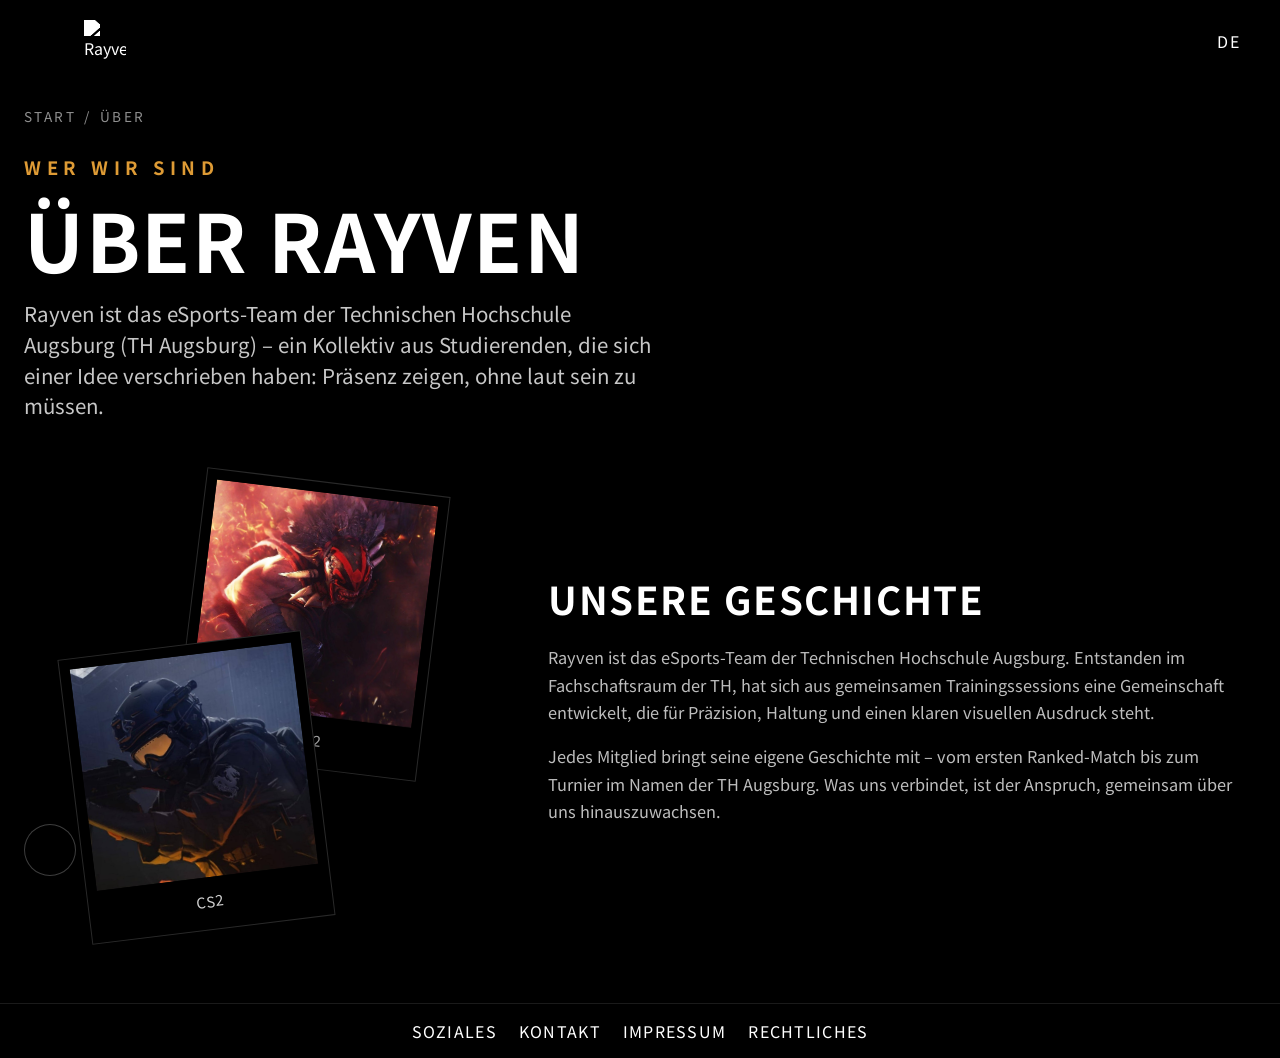
==== about.html @ c32b0c57 "Add Russian language support and update photo captions in translations" ====
<!DOCTYPE html>
<html lang="de">
<head>
	<meta charset="UTF-8">
	<meta name="viewport" content="width=device-width, initial-scale=1.0">
	<title>Rayven — Über</title>
	<meta
		name="description"
		content="Über Rayven eSports: unsere Geschichte, unsere Werte und die Menschen hinter dem Kollektiv."
	>
	<link rel="preconnect" href="https://fonts.googleapis.com">
	<link rel="preconnect" href="https://fonts.gstatic.com" crossorigin>
	<link
		href="https://fonts.googleapis.com/css2?family=Noto+Sans+JP:wght@500;600;700&family=Zen+Old+Mincho:wght@400;500;600;700&display=swap"
		rel="stylesheet"
	>
	<link rel="stylesheet" href="assets/css/styles.css">
</head>
<body class="page-about">
	<div class="page-shell">
		<header class="site-header" data-header>
			<div class="header-inner">
				<div class="header-branding">
					<button
						class="menu-toggle"
						type="button"
						aria-label="Menü öffnen"
						aria-expanded="false"
						aria-controls="mobile-menu"
						data-menu-toggle
					>
						<span class="menu-icon menu-icon-equal" data-menu-icon-open>
							<i data-lucide="equal"></i>
						</span>
						<span class="menu-icon menu-icon-close" data-menu-icon-close>
							<i data-lucide="x"></i>
						</span>
					</button>

					<a class="brand-mark" href="index.html" aria-label="Rayven Startseite">
						<img src="assets/logo/logo.svg" alt="Rayven Logo">
					</a>
				</div>

				<div class="header-actions">
					<div class="language-switcher" data-language-switcher>
						<button
							class="language-trigger"
							type="button"
							aria-haspopup="true"
							aria-expanded="false"
							aria-label="Sprache auswählen"
							data-language-trigger
						>
							<span data-current-language>DE</span>
							<i data-lucide="chevron-down"></i>
						</button>
						<div class="language-menu" role="menu" aria-label="Sprachauswahl">
							<button type="button" class="is-active" data-language="de">DE</button>
							<button type="button" data-language="en">EN</button>
							<button type="button" data-language="ru">RU</button>
						</div>
					</div>
				</div>
			</div>
		</header>

		<section class="menu-panel" id="mobile-menu" aria-hidden="true" data-mobile-menu>
			<nav class="mobile-nav" aria-label="Hauptnavigation">
				<a href="index.html" data-i18n="nav.home">START</a>
				<a href="about.html" data-i18n="nav.about">ÜBER</a>
				<a href="#" data-i18n="nav.team">GAMES</a>
				<a href="#" data-i18n="nav.events">EVENTS</a>
				<a href="https://opnform.com/forms/contact-form-cu6ht2" data-i18n="nav.form">FORMULAR</a>
			</nav>
		</section>

		<main class="about-main">
			<section class="about-hero">
				<div class="about-hero-inner">
					<nav class="breadcrumb" aria-label="Breadcrumb">
						<a href="index.html" data-i18n="about.breadcrumbHome">START</a>
						<span aria-hidden="true">/</span>
						<span data-i18n="about.breadcrumbCurrent">ÜBER</span>
					</nav>
					<p class="eyebrow" data-i18n="about.eyebrow">WER WIR SIND</p>
					<h1 data-i18n="about.title">ÜBER RAYVEN</h1>
					<p class="about-lead" data-i18n="about.lead">Rayven ist das eSports-Team der Technischen Hochschule Augsburg (TH Augsburg) – ein Kollektiv aus Studierenden, die sich einer Idee verschrieben haben: Präsenz zeigen, ohne laut sein zu müssen.</p>
				</div>
			</section>

			<section class="about-story">
				<div class="about-story-inner">
					<div class="about-photo-grid">
						<figure class="photo-frame" role="button" tabindex="0" data-image-trigger aria-label="CS2 Bild vergrößern">
							<div class="photo-frame-img">
								<img src="assets/img/pic-1.jpg" alt="Rayven Momentaufnahme">
							</div>
							<figcaption data-i18n="about.photoCaption1">CS2</figcaption>
						</figure>
						<figure class="photo-frame" role="button" tabindex="0" data-image-trigger aria-label="Dota 2 Bild vergrößern">
							<div class="photo-frame-img">
								<img src="assets/img/pic-2.jpg" alt="Rayven Momentaufnahme">
							</div>
							<figcaption data-i18n="about.photoCaption2">Dota 2</figcaption>
						</figure>
					</div>
					<div class="about-story-text">
						<h2 data-i18n="about.storyTitle">UNSERE GESCHICHTE</h2>
						<p data-i18n="about.storyText">Rayven ist das eSports-Team der Technischen Hochschule Augsburg. Entstanden im Fachschaftsraum der TH, hat sich aus gemeinsamen Trainingssessions eine Gemeinschaft entwickelt, die für Präzision, Haltung und einen klaren visuellen Ausdruck steht.</p>
						<p data-i18n="about.storyText2">Jedes Mitglied bringt seine eigene Geschichte mit – vom ersten Ranked-Match bis zum Turnier im Namen der TH Augsburg. Was uns verbindet, ist der Anspruch, gemeinsam über uns hinauszuwachsen.</p>
					</div>
				</div>
			</section>

		</main>

		<footer class="site-footer">
			<nav class="footer-nav" aria-label="Footer Navigation">
				<a href="#" data-i18n="footer.socials">SOZIALES</a>
				<a href="#" data-i18n="footer.contact">KONTAKT</a>
				<a href="#" data-i18n="footer.imprint" data-imprint-trigger>IMPRESSUM</a>
				<a href="#" data-i18n="footer.legal">RECHTLICHES</a>
			</nav>
		</footer>
	</div>

	<button class="cookie-trigger" type="button" aria-label="Cookie-Einstellungen öffnen" data-cookie-trigger>
		<i data-lucide="cookie"></i>
	</button>

	<div class="cookie-modal" role="dialog" aria-modal="true" aria-labelledby="cookie-modal-title" aria-hidden="true" data-cookie-modal>
		<div class="cookie-modal-content">
			<div class="cookie-modal-header">
				<div class="cookie-modal-title">
					<h2 id="cookie-modal-title" data-i18n="cookie.title">COOKIE-EINSTELLUNGEN</h2>
				</div>
				<button class="cookie-modal-dismiss" type="button" aria-label="Cookie-Einstellungen schließen" data-cookie-close>
					<i data-lucide="x" aria-hidden="true"></i>
				</button>
			</div>

			<div class="cookie-modal-rule"></div>
			<div class="cookie-modal-notice">
				<i data-lucide="info" aria-hidden="true"></i>
				<p data-i18n="cookie.intro">Hier findest du Informationen dazu, wie Rayven Cookies und ähnliche Technologien verwendet.</p>
			</div>

			<section class="cookie-modal-section">
				<h3 data-i18n="cookie.purposeTitle">WARUM WIR COOKIES VERWENDEN</h3>
				<p data-i18n="cookie.purpose">Cookies und lokale Speicherungen helfen dabei, Spracheinstellungen zu speichern und die Website zuverlässig bereitzustellen. Sie ermöglichen keine personalisierte Werbung durch Rayven.</p>
			</section>

			<section class="cookie-modal-section">
				<h3 data-i18n="cookie.dataTitle">WELCHE DATEN GESPEICHERT WERDEN</h3>
				<p data-i18n="cookie.data">Deine zuletzt ausgewählte Sprache wird lokal in deinem Browser gespeichert. Dadurch bleibt sie beim Aktualisieren und beim späteren Öffnen der Seite erhalten. Diese Einstellung wird nicht an Rayven übertragen.</p>
			</section>

			<section class="cookie-modal-section">
				<h3 data-i18n="cookie.controlTitle">DEINE AUSWAHL</h3>
				<p data-i18n="cookie.control">Du kannst gespeicherte Website-Daten jederzeit über die Einstellungen deines Browsers löschen. Wenn du eine andere Sprache auswählst, wird die neue Auswahl automatisch übernommen.</p>
			</section>

		</div>
	</div>

	<div class="cookie-modal" role="dialog" aria-modal="true" aria-labelledby="imprint-modal-title" aria-hidden="true" data-imprint-modal>
		<div class="cookie-modal-content imprint-modal-content">
			<div class="cookie-modal-header">
				<div class="cookie-modal-title">
					<h2 id="imprint-modal-title" data-i18n="imprint.title">IMPRESSUM</h2>
				</div>
				<button class="cookie-modal-dismiss" type="button" aria-label="Impressum schließen" data-imprint-close>
					<i data-lucide="x" aria-hidden="true"></i>
				</button>
			</div>

			<div class="cookie-modal-rule"></div>

			<section class="cookie-modal-section">
				<h3 data-i18n="imprint.provider">ANGABEN GEMÄSS § 5 TMG</h3>
				<p><span>Rayven</span><br><span data-i18n="imprint.city">86316 FRIEDBERG</span></p>
			</section>

			<section class="cookie-modal-section">
				<h3 data-i18n="imprint.contact">KONTAKT</h3>
				<p><span data-i18n="imprint.emailLabel">E-MAIL:</span> <a href="mailto:rayvenclan@proton.me">rayvenclan@proton.me</a></p>
			</section>

			<section class="cookie-modal-section">
				<h3 data-i18n="imprint.disclaimer">HAFTUNGSAUSSCHLUSS</h3>
				<p data-i18n="imprint.disclaimerText">Die Inhalte dieser Website wurden mit größtmöglicher Sorgfalt erstellt. Für die Richtigkeit, Vollständigkeit und Aktualität der Inhalte können wir jedoch keine Gewähr übernehmen.</p>
			</section>

			<section class="cookie-modal-section">
				<h3 data-i18n="imprint.externalLinks">EXTERNE LINKS</h3>
				<p data-i18n="imprint.externalLinksText">Diese Website enthält Links zu externen Websites Dritter, auf deren Inhalte wir keinen Einfluss haben. Für die Inhalte der verlinkten Seiten ist stets der jeweilige Anbieter oder Betreiber der Seiten verantwortlich.</p>
			</section>

			<section class="cookie-modal-section">
				<h3 data-i18n="imprint.copyright">URHEBERRECHT</h3>
				<p data-i18n="imprint.copyrightText">Die durch die Seitenbetreiber erstellten Inhalte und Werke auf dieser Website unterliegen dem deutschen Urheberrecht. Die Vervielfältigung, Bearbeitung, Verbreitung und jede Art der Verwertung außerhalb der Grenzen des Urheberrechts bedürfen der schriftlichen Zustimmung des jeweiligen Autors bzw. Erstellers.</p>
			</section>
		</div>
	</div>

	<div class="image-modal" role="dialog" aria-modal="true" aria-labelledby="image-modal-caption" aria-hidden="true" data-image-modal>
		<div class="image-modal-content">
			<button class="image-modal-close" type="button" aria-label="Bild schließen" data-image-close>
				<i data-lucide="x" aria-hidden="true"></i>
			</button>
			<img class="image-modal-preview" src="" alt="" data-image-preview>
			<p class="image-modal-caption" id="image-modal-caption" data-image-caption></p>
		</div>
	</div>

	<script src="https://unpkg.com/lucide@latest"></script>
	<script src="assets/js/main.js"></script>
</body>
</html>
---- assets/css/styles.css ----
:root {
	--bg: #f3ede2;
	--surface: rgba(255, 255, 255, 0.92);
	--surface-strong: #ffffff;
	--surface-dark: rgba(10, 10, 10, 0.74);
	--text: #141414;
	--text-soft: rgba(20, 20, 20, 0.72);
	--text-inverse: #ffffff;
	--line: rgba(255, 255, 255, 0.14);
	--line-dark: rgba(20, 20, 20, 0.12);
	--accent: #b89a62;
	--accent-deep: #6d1f2a;
	--header-height: 82px;
	--content-width: min(1280px, calc(100vw - 48px));
	--transition: 220ms cubic-bezier(0.22, 1, 0.36, 1);
	--hero-image: url("../img/hero-bg.jpg");
}

* {
	box-sizing: border-box;
}

html {
	height: 100%;
	scroll-behavior: smooth;
}

body {
	min-height: 100%;
	margin: 0;
	font-family: "Noto Sans JP", sans-serif;
	background: var(--bg);
	color: var(--text);
}

body.menu-open {
	overflow: hidden;
	background: #ffffff;
}

a {
	color: inherit;
	text-decoration: none;
}

button {
	font: inherit;
}

.page-shell {
	min-height: 100svh;
	position: relative;
}

main {
	height: 100svh;
}

.site-header {
	position: fixed;
	inset: 0 0 auto;
	z-index: 40;
	color: var(--text-inverse);
	background: #000000;
	transition: background-color var(--transition), color var(--transition), border-color var(--transition);
}

.header-inner {
	width: 100%;
	margin: 0 auto;
	min-height: var(--header-height);
	display: flex;
	justify-content: space-between;
	align-items: center;
	gap: 20px;
	padding: 0 28px;
}

.page-shell.menu-open .site-header {
	background: #ffffff;
	color: var(--text);
}

.menu-toggle,
.language-trigger,
.language-menu button,
.mobile-language-actions button {
	border: 0;
	background: none;
	padding: 0;
	cursor: pointer;
}

	.menu-toggle {
		display: inline-flex;
	width: 42px;
	height: 42px;
	align-items: center;
	justify-content: center;
	color: currentColor;
		position: relative;
}

.footer-nav {
	display: flex;
	align-items: center;
}

.header-branding {
	display: flex;
	align-items: center;
	gap: 14px;
}

.footer-nav a,
.mobile-nav a,
.hero-cta,
.language-trigger,
.language-menu button,
	.mobile-language-actions button,
	.menu-toggle {
	font-family: "Noto Sans JP", sans-serif;
	letter-spacing: 0.08em;
}

.footer-nav a,
.mobile-nav a {
	font-size: 1rem;
	position: relative;
}

.footer-nav a::after,
.mobile-nav a::after {
	content: "";
	position: absolute;
	left: 0;
	bottom: -5px;
	width: 100%;
	height: 1px;
	background: currentColor;
	transform: scaleX(0);
	transform-origin: left;
	transition: transform var(--transition);
}

.footer-nav a:hover::after,
.footer-nav a:focus-visible::after,
.mobile-nav a:hover::after,
.mobile-nav a:focus-visible::after {
	transform: scaleX(1);
}

.brand-mark {
	display: inline-flex;
	align-items: center;
	justify-content: center;
	width: 42px;
	height: 42px;
}

.brand-mark img {
	width: 100%;
	height: 100%;
	object-fit: contain;
	transition: filter var(--transition);
}

	.site-header .brand-mark img {
	filter: brightness(0) invert(1);
}

.page-shell.menu-open .site-header .brand-mark img {
	filter: none;
}

.header-actions {
	display: flex;
	align-items: center;
	gap: 14px;
}

.language-switcher {
	position: relative;
}

.language-trigger {
	display: inline-flex;
	align-items: center;
	gap: 8px;
	min-height: 42px;
	padding: 0 4px 0 12px;
	color: inherit;
	background: transparent;
	transition: color var(--transition);
}

.language-trigger svg {
	width: 18px;
	height: 18px;
	transition: transform var(--transition);
}

.language-switcher.is-open .language-trigger svg {
	transform: rotate(180deg);
}

.language-menu {
	position: absolute;
	top: calc(100% + 10px);
	right: 0;
	min-width: 88px;
	display: grid;
	gap: 4px;
	padding: 8px;
	background: rgba(255, 255, 255, 0.96);
	border: 1px solid rgba(20, 20, 20, 0.08);
	box-shadow: 0 18px 42px rgba(0, 0, 0, 0.18);
	opacity: 0;
	visibility: hidden;
	transform: translateY(-8px);
	transition: opacity var(--transition), transform var(--transition), visibility var(--transition);
}

.language-switcher.is-open .language-menu {
	opacity: 1;
	visibility: visible;
	transform: translateY(0);
}

.language-menu button,
.mobile-language-actions button {
	min-height: 42px;
	padding: 0 14px;
	color: var(--text);
	text-align: center;
	transition: background-color var(--transition), color var(--transition);
}

.language-menu button.is-active,
.mobile-language-actions button.is-active,
.language-menu button:hover,
.language-menu button:focus-visible,
.mobile-language-actions button:hover,
.mobile-language-actions button:focus-visible {
	background: #000000;
	color: var(--text-inverse);
}

.hero {
	position: relative;
	height: 100svh;
	min-height: 100svh;
	display: flex;
	align-items: center;
	padding: calc(var(--header-height) + 24px) 24px 40px;
	overflow: clip;
	isolation: isolate;
	box-sizing: border-box;
	background:
		linear-gradient(180deg, rgba(6, 8, 11, 0.24), rgba(6, 8, 11, 0.72)),
		linear-gradient(115deg, rgba(109, 31, 42, 0.38), rgba(17, 17, 17, 0.12) 42%, rgba(184, 154, 98, 0.28)),
		var(--hero-image) center/cover no-repeat;
}

.hero-backdrop {
	position: absolute;
	inset: 0;
	background:
		radial-gradient(circle at top left, rgba(255, 255, 255, 0.14), transparent 26%),
		radial-gradient(circle at bottom right, rgba(184, 154, 98, 0.2), transparent 32%);
	mix-blend-mode: screen;
	pointer-events: none;
}

.hero-content {
	position: relative;
	z-index: 1;
	width: var(--content-width);
	margin: 0 auto;
	color: var(--text-inverse);
	display: grid;
	justify-items: center;
	text-align: center;
	gap: 18px;
	animation: rise-in 720ms cubic-bezier(0.22, 1, 0.36, 1) both;
}

.eyebrow {
	margin: 0;
	font-family: "Zen Old Mincho", serif;
	font-size: clamp(2.4rem, 7vw, 6rem);
	font-weight: 700;
	line-height: 1.2;
	letter-spacing: 0.12em;
}

.mobile-language-block p {
	margin: 0;
	font-family: "Noto Sans JP", sans-serif;
	font-size: 0.9rem;
	letter-spacing: 0.24em;
}

.hero h1 {
	margin: 0;
	max-width: 10ch;
	font-family: "Noto Sans JP", sans-serif;
	font-size: clamp(4rem, 12vw, 8.5rem);
	line-height: 0.88;
	letter-spacing: 0.02em;
	text-wrap: balance;
}

.hero-copy {
	max-width: 600px;
	margin: 0;
	font-size: clamp(1.1rem, 1.8vw, 1.35rem);
	line-height: 1.28;
	color: rgba(255, 255, 255, 0.82);
}

.hero-cta {
	display: inline-flex;
	align-items: center;
	justify-content: center;
	min-width: 178px;
	min-height: 58px;
	padding: 0 28px;
	background: var(--surface-strong);
	color: var(--text);
	font-size: 1.05rem;
	transition: transform var(--transition), background-color var(--transition), color var(--transition);
}

.hero-cta:hover,
.hero-cta:focus-visible {
	transform: translateY(-3px);
	background: var(--accent);
	color: var(--text-inverse);
}

.about-cta .hero-cta {
	border: 1px solid var(--text-inverse);
	background: #000000;
	color: var(--text-inverse);
	transition: background-color var(--transition), color var(--transition);
}

.about-cta .hero-cta:hover,
.about-cta .hero-cta:focus-visible {
	transform: none;
	background: var(--text-inverse);
	color: var(--text);
}

.site-footer {
	position: relative;
	z-index: 20;
	width: 100%;
	background: #000000;
	border-top: 1px solid rgba(255, 255, 255, 0.1);
	box-shadow: 0 -18px 36px rgba(0, 0, 0, 0.24);
}

.cookie-trigger {
	position: fixed;
	left: 24px;
	bottom: 24px;
	z-index: 60;
	display: grid;
	place-items: center;
	width: 52px;
	height: 52px;
	border: 1px solid rgba(255, 255, 255, 0.24);
	border-radius: 50%;
	background: #000000;
	color: var(--text-inverse);
	box-shadow: 0 12px 28px rgba(0, 0, 0, 0.24);
	cursor: pointer;
	transition: transform var(--transition), background-color var(--transition);
}

.cookie-trigger:hover,
.cookie-trigger:focus-visible {
	background: #000000;
	transform: none;
}

.cookie-trigger svg {
	width: 24px;
	height: 24px;
}

.cookie-modal {
	position: fixed;
	inset: 0;
	z-index: 70;
	display: grid;
	place-items: center;
	padding: 24px;
	background: rgba(10, 10, 10, 0.58);
	opacity: 0;
	visibility: hidden;
	pointer-events: none;
	transition: opacity var(--transition), visibility var(--transition);
}

.cookie-modal.is-open {
	opacity: 1;
	visibility: visible;
	pointer-events: auto;
}

.cookie-modal-content {
	width: min(760px, 100%);
	max-height: min(760px, 100%);
	overflow-y: auto;
	padding: 32px 36px 36px;
	border: 1px solid rgba(20, 20, 20, 0.1);
	border-radius: 0;
	background: #000000;
	color: var(--text-inverse);
	font-family: "Noto Sans JP", sans-serif;
	box-shadow: inset 0 4px 0 0 #FFFFFF, 0 24px 70px rgba(0, 0, 0, 0.28);
	transform: translateY(18px);
	transition: transform var(--transition);
}

.cookie-modal.is-open .cookie-modal-content {
	transform: translateY(0);
}

.cookie-modal-header,
.cookie-modal-title {
	display: flex;
	align-items: center;
}

.cookie-modal-header {
	justify-content: space-between;
	gap: 20px;
}

.cookie-modal-title {
	gap: 12px;
}

.cookie-modal-title svg {
	width: 25px;
	height: 25px;
	stroke-width: 2.2;
}

.cookie-modal-content h2 {
	margin: 0;
	font-size: clamp(1.45rem, 3vw, 2rem);
	line-height: 1.1;
}

.cookie-modal-dismiss {
	display: grid;
	place-items: center;
	width: 40px;
	height: 40px;
	padding: 0;
	border: 0;
	background: transparent;
	color: var(--text-inverse);
	cursor: pointer;
	transition: background-color var(--transition), color var(--transition);
}

.cookie-modal-dismiss:hover,
.cookie-modal-dismiss:focus-visible {
	background: #000000;
	color: var(--text-inverse);
}

.cookie-modal-dismiss svg {
	width: 22px;
	height: 22px;
}

.cookie-modal-rule {
	height: 1px;
	margin: 24px 0 26px;
	background: var(--line-dark);
}

.imprint-modal-content .cookie-modal-rule {
	margin-bottom: 13px;
}

.cookie-modal-notice {
	display: flex;
	align-items: flex-start;
	gap: 14px;
	margin: 0 0 28px;
	padding: 18px 20px;
	border: 1px solid rgba(255, 255, 255, 0.62);
	border-radius: 0;
	background: rgba(255, 255, 255, 0.08);
	color: var(--text-inverse);
}

.cookie-modal-notice svg {
	flex: 0 0 auto;
	width: 21px;
	height: 21px;
	margin-top: 0.2rem;
	color: #FFFFFF;
}

.cookie-modal-notice p {
	margin: 0;
	color: var(--text-inverse);
	font-size: 0.98rem;
	line-height: 1.6;
}

.cookie-modal-section {
	padding-top: 22px;
	border-top: 1px solid var(--line-dark);
}

.imprint-modal-content .cookie-modal-section:first-of-type {
	padding-top: 11px;
}

.cookie-modal-section h3 {
	margin: 0 0 8px;
	font-size: 1.05rem;
	letter-spacing: 0.03em;
}

.cookie-modal-section p {
	margin: 0 0 20px;
	color: rgba(255, 255, 255, 0.78);
	font-size: 0.95rem;
	line-height: 1.6;
}

.footer-nav {
	gap: 22px;
	min-height: 54px;
	padding: 0 28px;
	color: var(--text-inverse);
	justify-content: center;
	flex-wrap: wrap;
}


.menu-icon {
	position: absolute;
	inset: 0;
	display: flex;
	align-items: center;
	justify-content: center;
	pointer-events: none;
	transition: opacity var(--transition), transform var(--transition);
}

.menu-icon-equal {
	opacity: 1;
	transform: rotate(0deg) scale(1);
}

.menu-icon-close {
	opacity: 0;
	transform: rotate(-90deg) scale(0.7);
}

.page-shell.menu-open .menu-icon-equal {
	opacity: 0;
	transform: rotate(90deg) scale(0.7);
}

.page-shell.menu-open .menu-icon-close {
	opacity: 1;
	transform: rotate(0deg) scale(1);
}

.menu-panel {
	position: fixed;
	inset: var(--header-height) 0 0;
	z-index: 34;
	display: grid;
	place-items: center;
	padding: 32px 24px 48px;
	background: #ffffff;
	color: var(--text);
	opacity: 0;
	visibility: hidden;
	pointer-events: none;
	transition: opacity var(--transition), visibility var(--transition);
}


.menu-panel .mobile-nav {
	transform: translateY(28px);
	transition: transform 280ms cubic-bezier(0.22, 1, 0.36, 1), opacity var(--transition);
	opacity: 0;
}

.menu-panel-inner,
.menu-panel {
	align-content: center;
}

.menu-panel {
	display: grid;
	gap: 32px;
}

.mobile-nav {
	display: grid;
	gap: 20px;
	justify-items: center;
}

.mobile-nav a {
	font-size: clamp(2.1rem, 4.5vw, 3.4rem);
}

.mobile-language-actions {
	display: flex;
	gap: 10px;
}

.mobile-language-actions button {
	min-width: 72px;
	min-height: 46px;
	border: 1px solid rgba(20, 20, 20, 0.12);
	color: var(--text);
}


.page-shell.menu-open .menu-panel {
	opacity: 1;
	visibility: visible;
	pointer-events: auto;
}


.page-shell.menu-open .menu-panel .mobile-nav {
	opacity: 1;
	transform: translateY(0);
}

.page-shell.menu-open main,
.page-shell.menu-open .site-footer {
	visibility: hidden;
	pointer-events: none;
}

@keyframes rise-in {
	from {
		opacity: 0;
		transform: translateY(36px);
	}

	to {
		opacity: 1;
		transform: translateY(0);
	}
}

@media (max-width: 820px) {
	:root {
		--content-width: min(100vw - 32px, 100%);
		--header-height: 74px;
	}

	.header-inner {
		min-height: var(--header-height);
		padding: 0 12px;
		gap: 10px;
	}

	.brand-mark {
		width: 34px;
		height: 34px;
	}

	.language-trigger {
		min-height: 38px;
		padding: 0 2px 0 10px;
	}

	.hero {
		align-items: center;
		padding: calc(var(--header-height) + 20px) 16px 28px;
	}

	.hero h1 {
		max-width: 8ch;
		font-size: clamp(2.9rem, 16vw, 5.2rem);
	}

	.hero-copy {
		max-width: 26ch;
		font-size: 1rem;
	}

	.footer-nav {
		flex-wrap: wrap;
		gap: 12px 18px;
		padding: 14px 16px;
		min-height: auto;
	}
}

@media (max-width: 580px) {
	.cookie-trigger {
		left: 16px;
		bottom: 16px;
	}

	.cookie-modal {
		padding: 16px;
	}

	.cookie-modal-content {
		padding: 24px 20px 28px;
	}

	.cookie-modal-notice {
		padding: 16px;
	}

	.header-branding {
		gap: 10px;
	}

	.header-actions {
		gap: 8px;
	}

	.language-trigger {
		min-width: 62px;
	}

	.hero-copy {
		max-width: 22ch;
	}

	.menu-panel {
		padding-inline: 16px;
	}
}

/* About page */
body.page-about {
	background: #000000;
	color: var(--text-inverse);
}

.page-about .about-hero,
.page-about .about-story,
.page-about .about-cta,
.page-about .about-main {
	font-family: "Noto Sans JP", sans-serif;
}

.about-main {
	height: auto;
	background: #000000;
}

.about-hero {
	padding: calc(var(--header-height) + 24px) 24px 56px;
	background: #000000;
}

.about-hero-inner {
	width: var(--content-width);
	margin: 0 auto;
	display: grid;
	gap: 18px;
}

.breadcrumb {
	display: flex;
	align-items: center;
	gap: 8px;
	margin: 0 0 12px;
	font-size: 0.85rem;
	letter-spacing: 0.18em;
	color: rgba(255, 255, 255, 0.56);
}

.breadcrumb a {
	color: rgba(255, 255, 255, 0.56);
	transition: color var(--transition);
}

.breadcrumb a:hover,
.breadcrumb a:focus-visible {
	color: var(--text-inverse);
}

.about-hero .eyebrow {
	font-family: "Noto Sans JP", sans-serif;
	font-size: clamp(0.95rem, 2vw, 1.15rem);
	color: #de9b35;
	letter-spacing: 0.3em;
}

.about-hero h1 {
	margin: 0;
	font-family: "Noto Sans JP", sans-serif;
	font-size: clamp(2.6rem, 7vw, 5rem);
	line-height: 1.05;
	letter-spacing: 0.02em;
}

.about-lead {
	max-width: 640px;
	margin: 0;
	font-size: clamp(1.05rem, 1.6vw, 1.3rem);
	line-height: 1.5;
	color: rgba(255, 255, 255, 0.78);
}

.about-story {
	padding: 4px 24px 72px;
	background: #000000;
}

.about-story-inner {
	width: var(--content-width);
	margin: 0 auto;
	display: grid;
	grid-template-columns: minmax(280px, 460px) 1fr;
	gap: 64px;
	align-items: center;
}

.about-photo-grid {
	position: relative;
	width: min(360px, 82vw);
	aspect-ratio: 1 / 1.25;
	margin: 0 auto;
}

.photo-frame {
	position: absolute;
	width: 68%;
	margin: 0;
	padding: 10px 10px 18px;
	border: 1px solid rgba(255, 255, 255, 0.16);
	background: #000000;
	box-shadow: 0 24px 50px rgba(0, 0, 0, 0.5);
	cursor: zoom-in;
}

.photo-frame:first-child {
	left: 0;
	bottom: 0;
	z-index: 2;
	transform: rotate(-7deg);
}

.about-photo-grid .photo-frame:nth-child(2) {
	right: 0;
	top: 0;
	z-index: 1;
	transform: rotate(7deg);
}

.photo-frame-img {
	aspect-ratio: 1 / 1;
	overflow: hidden;
	background: #0a0a0a;
}

.photo-frame-img img {
	width: 100%;
	height: 100%;
	object-fit: cover;
	display: block;
}

.photo-frame figcaption {
	margin-top: 14px;
	font-family: "Noto Sans JP", sans-serif;
	font-size: 0.92rem;
	letter-spacing: 0.04em;
	line-height: 1.4;
	text-align: center;
	color: rgba(255, 255, 255, 0.82);
}

.image-modal {
	position: fixed;
	inset: 0;
	z-index: 80;
	display: grid;
	place-items: center;
	padding: 32px;
	background: rgba(10, 10, 10, 0.78);
	opacity: 0;
	visibility: hidden;
	pointer-events: none;
	transition: opacity var(--transition), visibility var(--transition);
}

.image-modal.is-open {
	opacity: 1;
	visibility: visible;
	pointer-events: auto;
}

.image-modal-content {
	position: relative;
	width: min(920px, 100%);
	max-height: 100%;
	display: grid;
	justify-items: center;
	gap: 16px;
	transform: translateY(18px);
	transition: transform var(--transition);
}

.image-modal.is-open .image-modal-content {
	transform: translateY(0);
}

.image-modal-preview {
	display: block;
	width: auto;
	max-width: 100%;
	max-height: calc(100svh - 150px);
	object-fit: contain;
	border: 1px solid rgba(255, 255, 255, 0.24);
	box-shadow: 0 24px 70px rgba(0, 0, 0, 0.5);
}

.image-modal-caption {
	margin: 0;
	color: var(--text-inverse);
	font-size: 1rem;
	letter-spacing: 0.08em;
}

.image-modal-close {
	position: absolute;
	top: -18px;
	right: -18px;
	display: grid;
	place-items: center;
	width: 42px;
	height: 42px;
	padding: 0;
	border: 1px solid rgba(255, 255, 255, 0.5);
	background: #000000;
	color: var(--text-inverse);
	cursor: pointer;
	transition: background-color var(--transition), color var(--transition);
}

.image-modal-close:hover,
.image-modal-close:focus-visible {
	background: var(--text-inverse);
	color: var(--text);
}

.image-modal-close svg {
	width: 20px;
	height: 20px;
}

.about-story-text h2 {
	margin: 0 0 18px;
	font-family: "Noto Sans JP", sans-serif;
	font-size: clamp(1.8rem, 3vw, 2.4rem);
	letter-spacing: 0.04em;
}

.about-story-text p {
	margin: 0 0 16px;
	color: rgba(255, 255, 255, 0.74);
	line-height: 1.7;
	font-size: 1.02rem;
}

.about-cta {
	padding: 56px 24px 72px;
	text-align: left;
	background: #000000;
}

.about-cta-inner {
	width: var(--content-width);
	margin: 0 auto;
	display: grid;
	gap: 20px;
	justify-items: start;
}

.about-cta h2 {
	margin: 0;
	font-family: "Noto Sans JP", sans-serif;
	font-size: clamp(1.8rem, 4vw, 2.6rem);
}

.about-cta p {
	margin: 0;
	color: rgba(255, 255, 255, 0.72);
	line-height: 1.6;
}

@media (max-width: 860px) {
	.about-story {
		padding: 4px 20px 32px;
	}

	.about-cta {
		padding: 56px 20px;
	}

	.about-story-inner {
		grid-template-columns: 1fr;
		gap: 48px;
	}

	.about-photo-grid {
		width: min(340px, 78vw);
		margin: 0 auto;
	}
}

@media (max-width: 540px) {
	.image-modal {
		padding: 24px 16px;
	}

	.image-modal-close {
		top: -14px;
		right: -8px;
	}

	.about-photo-grid {
		width: min(280px, 76vw);
	}
}
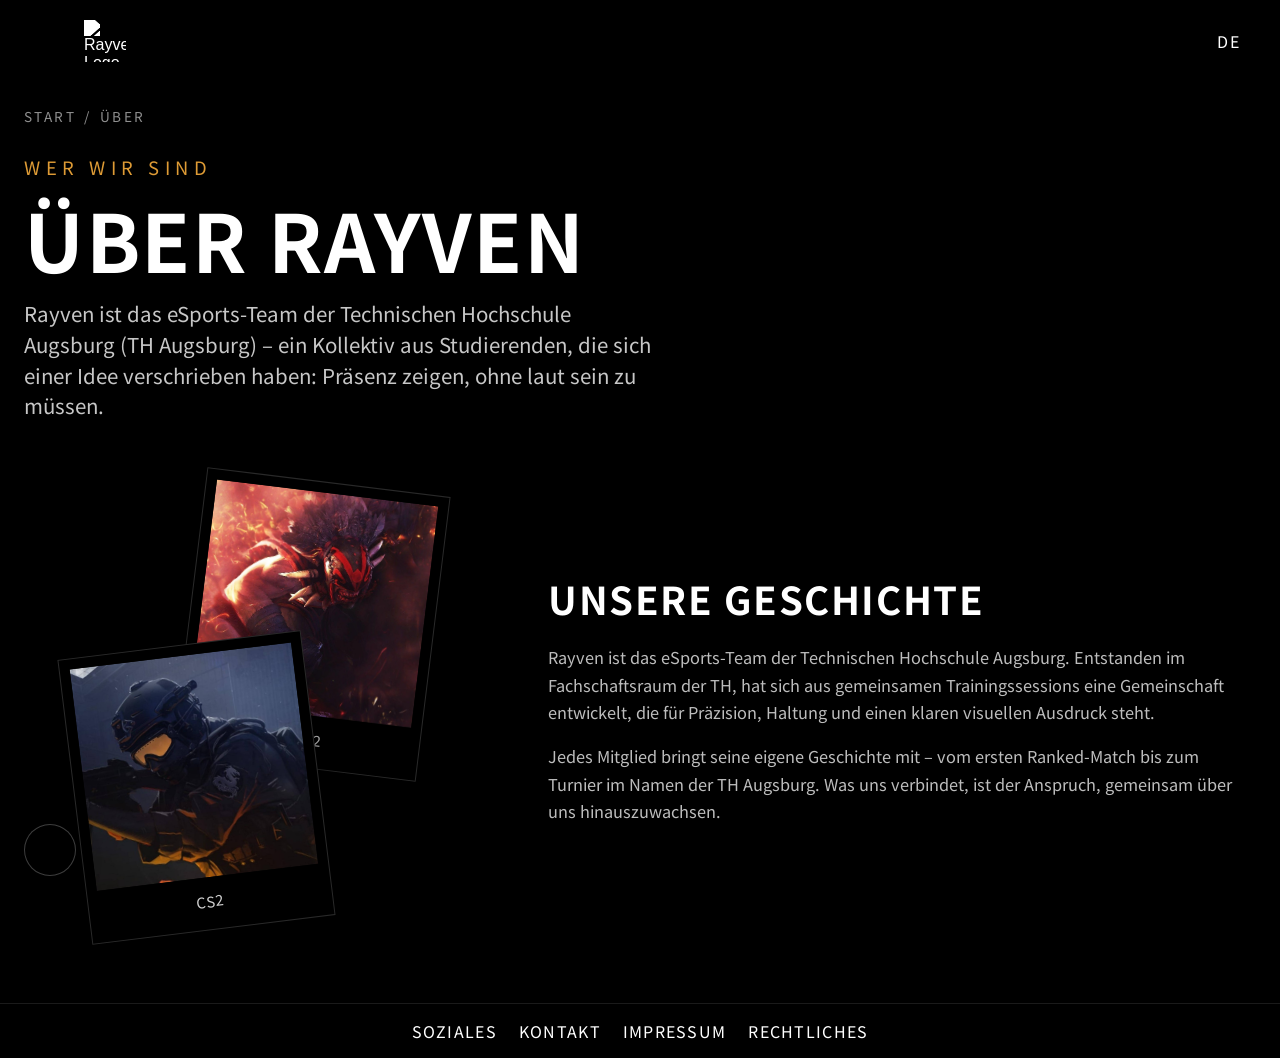
==== commit 0ade741e: "Add games page with initial content and layout" ====
--- a/about.html
+++ b/about.html
@@ -58,7 +58,7 @@
 						<div class="language-menu" role="menu" aria-label="Sprachauswahl">
 							<button type="button" class="is-active" data-language="de">DE</button>
 							<button type="button" data-language="en">EN</button>
-							<button type="button" data-language="ru">RU</button>
+							<button type="button" data-language="ro">RO</button>
 						</div>
 					</div>
 				</div>
@@ -69,7 +69,7 @@
 			<nav class="mobile-nav" aria-label="Hauptnavigation">
 				<a href="index.html" data-i18n="nav.home">START</a>
 				<a href="about.html" data-i18n="nav.about">ÜBER</a>
-				<a href="#" data-i18n="nav.team">GAMES</a>
+				<a href="games.html" data-i18n="nav.team">GAMES</a>
 				<a href="#" data-i18n="nav.events">EVENTS</a>
 				<a href="https://opnform.com/forms/contact-form-cu6ht2" data-i18n="nav.form">FORMULAR</a>
 			</nav>
--- a/assets/css/styles.css
+++ b/assets/css/styles.css
@@ -28,7 +28,7 @@
 body {
 	min-height: 100%;
 	margin: 0;
-	font-family: "Noto Sans JP", sans-serif;
+	font-family: "Noto Sans", sans-serif;
 	background: var(--bg);
 	color: var(--text);
 }
@@ -287,11 +287,15 @@
 
 .eyebrow {
 	margin: 0;
-	font-family: "Zen Old Mincho", serif;
+	font-family: "Ponomar", serif;
 	font-size: clamp(2.4rem, 7vw, 6rem);
-	font-weight: 700;
+	font-weight: 400;
 	line-height: 1.2;
 	letter-spacing: 0.12em;
+}
+
+.hero-motto {
+	transform-origin: center;
 }
 
 .mobile-language-block p {
@@ -1010,6 +1014,190 @@
 	line-height: 1.6;
 }
 
+body.page-games {
+	background: #000000;
+	color: var(--text-inverse);
+}
+
+.page-games .games-main {
+	font-family: "Noto Sans JP", sans-serif;
+}
+
+.games-main {
+	height: auto;
+	background: #000000;
+}
+
+.games-hero {
+	padding: calc(var(--header-height) + 24px) 24px 58px;
+	background: #000000;
+}
+
+.games-hero-inner,
+.games-grid {
+	width: var(--content-width);
+	margin: 0 auto;
+}
+
+.games-hero-inner {
+	display: grid;
+	gap: 18px;
+}
+
+.games-hero .eyebrow {
+	font-family: "Noto Sans JP", sans-serif;
+	font-size: clamp(0.95rem, 2vw, 1.15rem);
+	color: #de9b35;
+	letter-spacing: 0.3em;
+}
+
+.games-hero h1 {
+	margin: 0;
+	font-family: "Noto Sans JP", sans-serif;
+	font-size: clamp(2.6rem, 7vw, 5rem);
+	line-height: 1.05;
+	letter-spacing: 0.02em;
+}
+
+.games-lead {
+	max-width: 640px;
+	margin: 0;
+	font-size: clamp(1.05rem, 1.6vw, 1.3rem);
+	line-height: 1.5;
+	color: rgba(255, 255, 255, 0.78);
+}
+
+.games-showcase {
+	padding: 0 24px 88px;
+	background: #000000;
+}
+
+.games-grid {
+	display: grid;
+	grid-template-columns: repeat(2, minmax(0, 1fr));
+	grid-auto-rows: auto;
+	gap: 14px;
+}
+
+.game-card {
+	position: relative;
+	aspect-ratio: 16 / 9;
+	overflow: hidden;
+	display: flex;
+	align-items: flex-end;
+	padding: 24px;
+	background-color: #171717;
+	background-image: linear-gradient(180deg, rgba(0, 0, 0, 0.04) 15%, rgba(0, 0, 0, 0.88) 100%), var(--game-image);
+	background-position: center;
+	background-size: cover;
+	border: 0;
+	border-radius: 8px;
+}
+
+.game-card::after {
+	display: none;
+}
+
+.game-card-content {
+	position: relative;
+	z-index: 1;
+	width: 100%;
+}
+
+.game-card-tags {
+	display: flex;
+	flex-wrap: wrap;
+	gap: 6px;
+	margin-bottom: 18px;
+}
+
+.game-card-tags span {
+	padding: 6px 10px;
+	border: 1px solid rgba(255, 255, 255, 0.34);
+	border-radius: 999px;
+	background: rgba(8, 8, 8, 0.42);
+	font-size: 0.66rem;
+	font-weight: 600;
+	letter-spacing: 0.12em;
+	color: rgba(255, 255, 255, 0.88);
+}
+
+.game-card-info {
+	display: flex;
+	align-items: center;
+	gap: 14px;
+}
+
+.game-card-logo {
+	flex: 0 0 58px;
+	width: 58px;
+	height: 58px;
+	display: grid;
+	place-items: center;
+	overflow: hidden;
+	border: 0;
+	background: transparent;
+	font-family: "Noto Sans JP", sans-serif;
+	font-size: 0.76rem;
+	font-weight: 700;
+	line-height: 1;
+	letter-spacing: 0.08em;
+	text-align: center;
+	color: #ffffff;
+}
+
+.game-card-logo img {
+	display: block;
+	width: 45px;
+	height: 45px;
+	object-fit: contain;
+	filter: brightness(0) invert(1);
+}
+
+.game-card h2 {
+	margin: 0;
+	font-family: "Noto Sans JP", sans-serif;
+	font-size: clamp(1.2rem, 2.5vw, 2rem);
+	font-weight: 600;
+	line-height: 1.08;
+	letter-spacing: 0.02em;
+}
+
+@media (max-width: 680px) {
+	.games-hero,
+	.games-showcase {
+		padding-right: 20px;
+		padding-left: 20px;
+	}
+
+	.games-grid {
+		grid-template-columns: 1fr;
+	}
+
+	.game-card {
+		aspect-ratio: 16 / 9;
+	}
+}
+
+@media (max-width: 480px) {
+	.games-hero {
+		padding-top: calc(var(--header-height) + 20px);
+	}
+
+	.games-showcase {
+		padding-bottom: 56px;
+	}
+
+	.games-grid {
+		display: grid;
+		grid-template-columns: 1fr;
+	}
+
+	.game-card {
+		padding: 20px;
+	}
+}
+
 @media (max-width: 860px) {
 	.about-story {
 		padding: 4px 20px 32px;
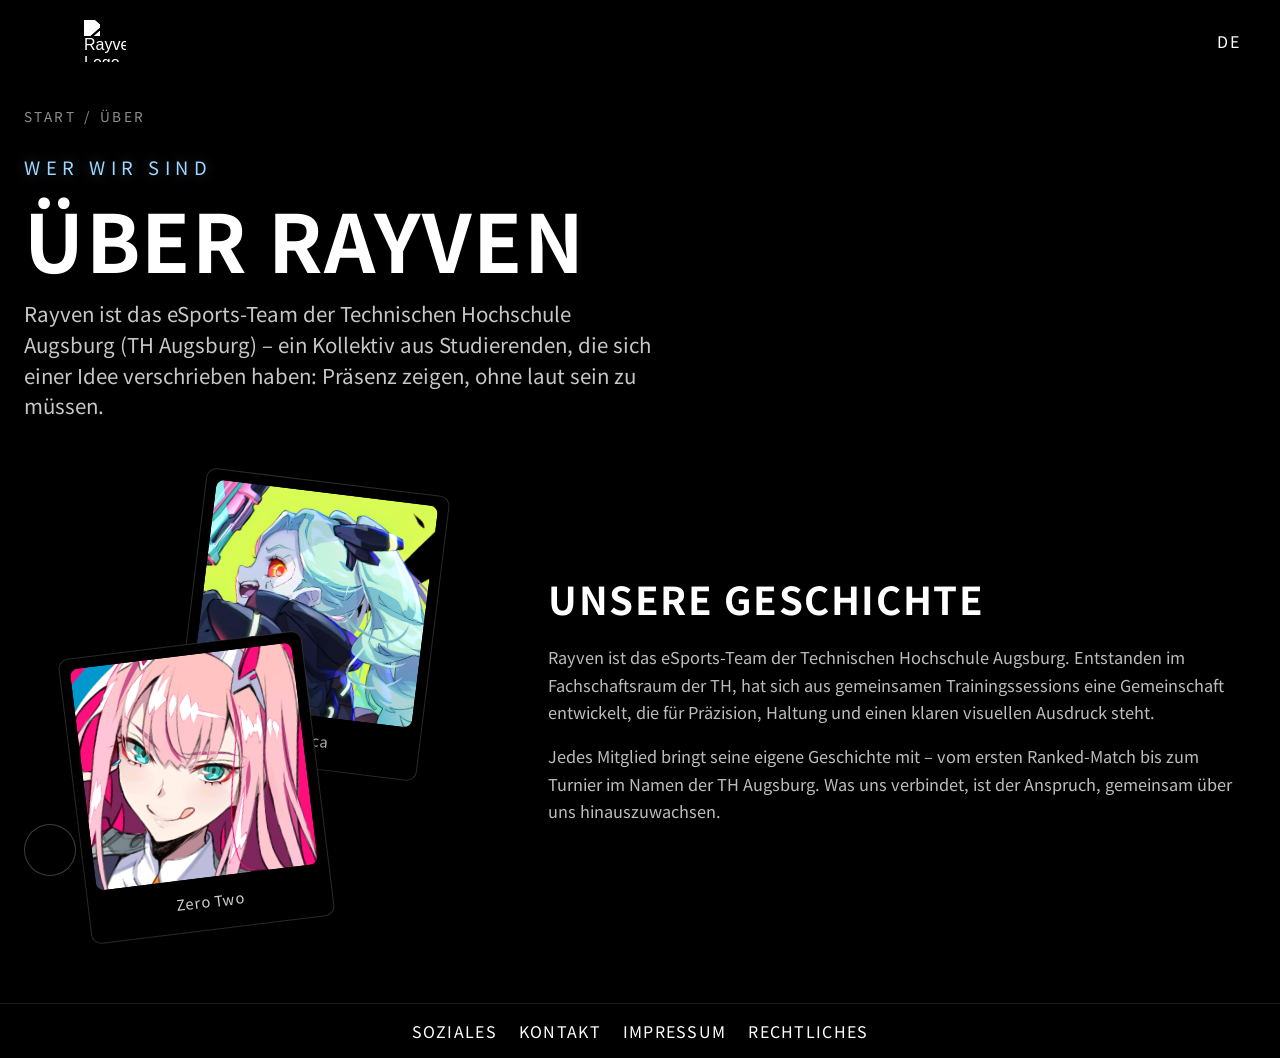
==== commit 002db12b: "Add Final Fantasy XIV SVG asset" ====
--- a/about.html
+++ b/about.html
@@ -58,7 +58,7 @@
 						<div class="language-menu" role="menu" aria-label="Sprachauswahl">
 							<button type="button" class="is-active" data-language="de">DE</button>
 							<button type="button" data-language="en">EN</button>
-							<button type="button" data-language="ro">RO</button>
+							<button type="button" data-language="ja">JP</button>
 						</div>
 					</div>
 				</div>
@@ -92,17 +92,17 @@
 			<section class="about-story">
 				<div class="about-story-inner">
 					<div class="about-photo-grid">
-						<figure class="photo-frame" role="button" tabindex="0" data-image-trigger aria-label="CS2 Bild vergrößern">
+						<figure class="photo-frame" role="button" tabindex="0" data-image-trigger aria-label="Zero Two Bild vergrößern">
 							<div class="photo-frame-img">
 								<img src="assets/img/pic-1.jpg" alt="Rayven Momentaufnahme">
 							</div>
-							<figcaption data-i18n="about.photoCaption1">CS2</figcaption>
+							<figcaption data-i18n="about.photoCaption1">Zero Two</figcaption>
 						</figure>
-						<figure class="photo-frame" role="button" tabindex="0" data-image-trigger aria-label="Dota 2 Bild vergrößern">
+						<figure class="photo-frame" role="button" tabindex="0" data-image-trigger aria-label="Rebecca Bild vergrößern">
 							<div class="photo-frame-img">
 								<img src="assets/img/pic-2.jpg" alt="Rayven Momentaufnahme">
 							</div>
-							<figcaption data-i18n="about.photoCaption2">Dota 2</figcaption>
+							<figcaption data-i18n="about.photoCaption2">Rebecca</figcaption>
 						</figure>
 					</div>
 					<div class="about-story-text">
--- a/assets/css/styles.css
+++ b/assets/css/styles.css
@@ -10,6 +10,7 @@
 	--line-dark: rgba(20, 20, 20, 0.12);
 	--accent: #b89a62;
 	--accent-deep: #6d1f2a;
+	--anime-accent: #9fd6ff;
 	--header-height: 82px;
 	--content-width: min(1280px, calc(100vw - 48px));
 	--transition: 220ms cubic-bezier(0.22, 1, 0.36, 1);
@@ -189,6 +190,7 @@
 	gap: 8px;
 	min-height: 42px;
 	padding: 0 4px 0 12px;
+	border-radius: 8px;
 	color: inherit;
 	background: transparent;
 	transition: color var(--transition);
@@ -214,6 +216,7 @@
 	padding: 8px;
 	background: rgba(255, 255, 255, 0.96);
 	border: 1px solid rgba(20, 20, 20, 0.08);
+	border-radius: 8px;
 	box-shadow: 0 18px 42px rgba(0, 0, 0, 0.18);
 	opacity: 0;
 	visibility: hidden;
@@ -231,6 +234,7 @@
 .mobile-language-actions button {
 	min-height: 42px;
 	padding: 0 14px;
+	border-radius: 8px;
 	color: var(--text);
 	text-align: center;
 	transition: background-color var(--transition), color var(--transition);
@@ -421,7 +425,7 @@
 	overflow-y: auto;
 	padding: 32px 36px 36px;
 	border: 1px solid rgba(20, 20, 20, 0.1);
-	border-radius: 0;
+	border-radius: 8px;
 	background: #000000;
 	color: var(--text-inverse);
 	font-family: "Noto Sans JP", sans-serif;
@@ -489,6 +493,7 @@
 	height: 1px;
 	margin: 24px 0 26px;
 	background: var(--line-dark);
+	border-radius: 999px;
 }
 
 .imprint-modal-content .cookie-modal-rule {
@@ -502,7 +507,7 @@
 	margin: 0 0 28px;
 	padding: 18px 20px;
 	border: 1px solid rgba(255, 255, 255, 0.62);
-	border-radius: 0;
+	border-radius: 8px;
 	background: rgba(255, 255, 255, 0.08);
 	color: var(--text-inverse);
 }
@@ -806,8 +811,9 @@
 .about-hero .eyebrow {
 	font-family: "Noto Sans JP", sans-serif;
 	font-size: clamp(0.95rem, 2vw, 1.15rem);
-	color: #de9b35;
+	color: var(--anime-accent);
 	letter-spacing: 0.3em;
+	text-shadow: 0 0 14px rgba(159, 214, 255, 0.28);
 }
 
 .about-hero h1 {
@@ -853,6 +859,7 @@
 	margin: 0;
 	padding: 10px 10px 18px;
 	border: 1px solid rgba(255, 255, 255, 0.16);
+	border-radius: 10px;
 	background: #000000;
 	box-shadow: 0 24px 50px rgba(0, 0, 0, 0.5);
 	cursor: zoom-in;
@@ -875,6 +882,7 @@
 .photo-frame-img {
 	aspect-ratio: 1 / 1;
 	overflow: hidden;
+	border-radius: 8px;
 	background: #0a0a0a;
 }
 
@@ -937,6 +945,7 @@
 	max-height: calc(100svh - 150px);
 	object-fit: contain;
 	border: 1px solid rgba(255, 255, 255, 0.24);
+	border-radius: 10px;
 	box-shadow: 0 24px 70px rgba(0, 0, 0, 0.5);
 }
 
@@ -957,6 +966,7 @@
 	height: 42px;
 	padding: 0;
 	border: 1px solid rgba(255, 255, 255, 0.5);
+	border-radius: 8px;
 	background: #000000;
 	color: var(--text-inverse);
 	cursor: pointer;
@@ -1017,6 +1027,7 @@
 body.page-games {
 	background: #000000;
 	color: var(--text-inverse);
+	overflow-x: clip;
 }
 
 .page-games .games-main {
@@ -1035,7 +1046,7 @@
 
 .games-hero-inner,
 .games-grid {
-	width: var(--content-width);
+	width: min(var(--content-width), 100%);
 	margin: 0 auto;
 }
 
@@ -1047,8 +1058,9 @@
 .games-hero .eyebrow {
 	font-family: "Noto Sans JP", sans-serif;
 	font-size: clamp(0.95rem, 2vw, 1.15rem);
-	color: #de9b35;
+	color: var(--anime-accent);
 	letter-spacing: 0.3em;
+	text-shadow: 0 0 14px rgba(159, 214, 255, 0.28);
 }
 
 .games-hero h1 {
@@ -1076,7 +1088,7 @@
 	display: grid;
 	grid-template-columns: repeat(2, minmax(0, 1fr));
 	grid-auto-rows: auto;
-	gap: 14px;
+	gap: 28px;
 }
 
 .game-card {
@@ -1126,6 +1138,7 @@
 	display: flex;
 	align-items: center;
 	gap: 14px;
+	min-width: 0;
 }
 
 .game-card-logo {
@@ -1154,6 +1167,16 @@
 	filter: brightness(0) invert(1);
 }
 
+.game-card-logo.valorant-logo img {
+	width: 56px;
+	height: 34px;
+}
+
+.game-card-logo.killer-inn-logo img {
+	width: 40px;
+	height: 42px;
+}
+
 .game-card h2 {
 	margin: 0;
 	font-family: "Noto Sans JP", sans-serif;
@@ -1161,17 +1184,19 @@
 	font-weight: 600;
 	line-height: 1.08;
 	letter-spacing: 0.02em;
+	overflow-wrap: anywhere;
 }
 
 @media (max-width: 680px) {
 	.games-hero,
 	.games-showcase {
-		padding-right: 20px;
-		padding-left: 20px;
+		padding-right: 24px;
+		padding-left: 24px;
 	}
 
 	.games-grid {
 		grid-template-columns: 1fr;
+		gap: 20px;
 	}
 
 	.game-card {
@@ -1181,7 +1206,7 @@
 
 @media (max-width: 480px) {
 	.games-hero {
-		padding-top: calc(var(--header-height) + 20px);
+		padding-top: calc(var(--header-height) + 24px);
 	}
 
 	.games-showcase {
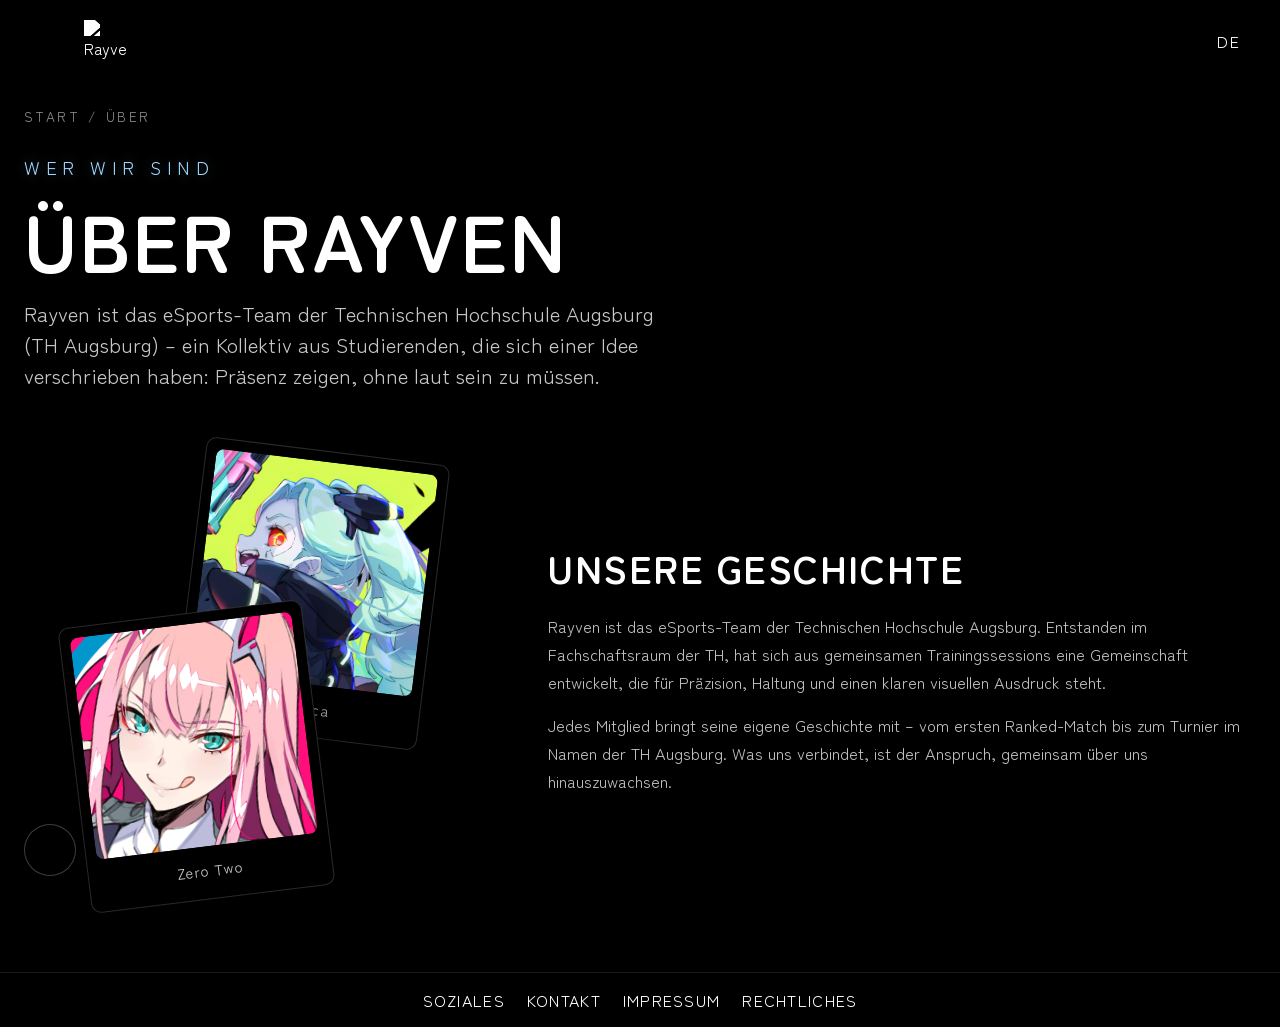
==== commit 0e6205f3: "Update game assets and translations: replace Killer Inn with Guilty Gear -Strive, update font styles" ====
--- a/about.html
+++ b/about.html
@@ -11,7 +11,7 @@
 	<link rel="preconnect" href="https://fonts.googleapis.com">
 	<link rel="preconnect" href="https://fonts.gstatic.com" crossorigin>
 	<link
-		href="https://fonts.googleapis.com/css2?family=Noto+Sans+JP:wght@500;600;700&family=Zen+Old+Mincho:wght@400;500;600;700&display=swap"
+		href="https://fonts.googleapis.com/css2?family=Hachi+Maru+Pop&family=Zen+Maru+Gothic:wght@400;500;700&display=swap"
 		rel="stylesheet"
 	>
 	<link rel="stylesheet" href="assets/css/styles.css">
--- a/assets/css/styles.css
+++ b/assets/css/styles.css
@@ -1,4 +1,4 @@
-:root {
+﻿:root {
 	--bg: #f3ede2;
 	--surface: rgba(255, 255, 255, 0.92);
 	--surface-strong: #ffffff;
@@ -29,7 +29,7 @@
 body {
 	min-height: 100%;
 	margin: 0;
-	font-family: "Noto Sans", sans-serif;
+	font-family: "Zen Maru Gothic", sans-serif;
 	background: var(--bg);
 	color: var(--text);
 }
@@ -120,7 +120,7 @@
 .language-menu button,
 	.mobile-language-actions button,
 	.menu-toggle {
-	font-family: "Noto Sans JP", sans-serif;
+	font-family: "Zen Maru Gothic", sans-serif;
 	letter-spacing: 0.08em;
 }
 
@@ -291,7 +291,7 @@
 
 .eyebrow {
 	margin: 0;
-	font-family: "Ponomar", serif;
+	font-family: "Zen Maru Gothic", sans-serif;
 	font-size: clamp(2.4rem, 7vw, 6rem);
 	font-weight: 400;
 	line-height: 1.2;
@@ -299,12 +299,13 @@
 }
 
 .hero-motto {
+	font-family: "Hachi Maru Pop", cursive;
 	transform-origin: center;
 }
 
 .mobile-language-block p {
 	margin: 0;
-	font-family: "Noto Sans JP", sans-serif;
+	font-family: "Zen Maru Gothic", sans-serif;
 	font-size: 0.9rem;
 	letter-spacing: 0.24em;
 }
@@ -312,7 +313,7 @@
 .hero h1 {
 	margin: 0;
 	max-width: 10ch;
-	font-family: "Noto Sans JP", sans-serif;
+	font-family: "Zen Maru Gothic", sans-serif;
 	font-size: clamp(4rem, 12vw, 8.5rem);
 	line-height: 0.88;
 	letter-spacing: 0.02em;
@@ -428,7 +429,7 @@
 	border-radius: 8px;
 	background: #000000;
 	color: var(--text-inverse);
-	font-family: "Noto Sans JP", sans-serif;
+	font-family: "Zen Maru Gothic", sans-serif;
 	box-shadow: inset 0 4px 0 0 #FFFFFF, 0 24px 70px rgba(0, 0, 0, 0.28);
 	transform: translateY(18px);
 	transition: transform var(--transition);
@@ -768,7 +769,7 @@
 .page-about .about-story,
 .page-about .about-cta,
 .page-about .about-main {
-	font-family: "Noto Sans JP", sans-serif;
+	font-family: "Zen Maru Gothic", sans-serif;
 }
 
 .about-main {
@@ -809,7 +810,7 @@
 }
 
 .about-hero .eyebrow {
-	font-family: "Noto Sans JP", sans-serif;
+	font-family: "Zen Maru Gothic", sans-serif;
 	font-size: clamp(0.95rem, 2vw, 1.15rem);
 	color: var(--anime-accent);
 	letter-spacing: 0.3em;
@@ -818,7 +819,7 @@
 
 .about-hero h1 {
 	margin: 0;
-	font-family: "Noto Sans JP", sans-serif;
+	font-family: "Zen Maru Gothic", sans-serif;
 	font-size: clamp(2.6rem, 7vw, 5rem);
 	line-height: 1.05;
 	letter-spacing: 0.02em;
@@ -895,7 +896,7 @@
 
 .photo-frame figcaption {
 	margin-top: 14px;
-	font-family: "Noto Sans JP", sans-serif;
+	font-family: "Zen Maru Gothic", sans-serif;
 	font-size: 0.92rem;
 	letter-spacing: 0.04em;
 	line-height: 1.4;
@@ -986,7 +987,7 @@
 
 .about-story-text h2 {
 	margin: 0 0 18px;
-	font-family: "Noto Sans JP", sans-serif;
+	font-family: "Zen Maru Gothic", sans-serif;
 	font-size: clamp(1.8rem, 3vw, 2.4rem);
 	letter-spacing: 0.04em;
 }
@@ -1014,7 +1015,7 @@
 
 .about-cta h2 {
 	margin: 0;
-	font-family: "Noto Sans JP", sans-serif;
+	font-family: "Zen Maru Gothic", sans-serif;
 	font-size: clamp(1.8rem, 4vw, 2.6rem);
 }
 
@@ -1031,7 +1032,7 @@
 }
 
 .page-games .games-main {
-	font-family: "Noto Sans JP", sans-serif;
+	font-family: "Zen Maru Gothic", sans-serif;
 }
 
 .games-main {
@@ -1056,7 +1057,7 @@
 }
 
 .games-hero .eyebrow {
-	font-family: "Noto Sans JP", sans-serif;
+	font-family: "Zen Maru Gothic", sans-serif;
 	font-size: clamp(0.95rem, 2vw, 1.15rem);
 	color: var(--anime-accent);
 	letter-spacing: 0.3em;
@@ -1065,7 +1066,7 @@
 
 .games-hero h1 {
 	margin: 0;
-	font-family: "Noto Sans JP", sans-serif;
+	font-family: "Zen Maru Gothic", sans-serif;
 	font-size: clamp(2.6rem, 7vw, 5rem);
 	line-height: 1.05;
 	letter-spacing: 0.02em;
@@ -1150,7 +1151,7 @@
 	overflow: hidden;
 	border: 0;
 	background: transparent;
-	font-family: "Noto Sans JP", sans-serif;
+	font-family: "Zen Maru Gothic", sans-serif;
 	font-size: 0.76rem;
 	font-weight: 700;
 	line-height: 1;
@@ -1167,19 +1168,9 @@
 	filter: brightness(0) invert(1);
 }
 
-.game-card-logo.valorant-logo img {
-	width: 56px;
-	height: 34px;
-}
-
-.game-card-logo.killer-inn-logo img {
-	width: 40px;
-	height: 42px;
-}
-
 .game-card h2 {
 	margin: 0;
-	font-family: "Noto Sans JP", sans-serif;
+	font-family: "Zen Maru Gothic", sans-serif;
 	font-size: clamp(1.2rem, 2.5vw, 2rem);
 	font-weight: 600;
 	line-height: 1.08;
@@ -1257,3 +1248,4 @@
 		width: min(280px, 76vw);
 	}
 }
+
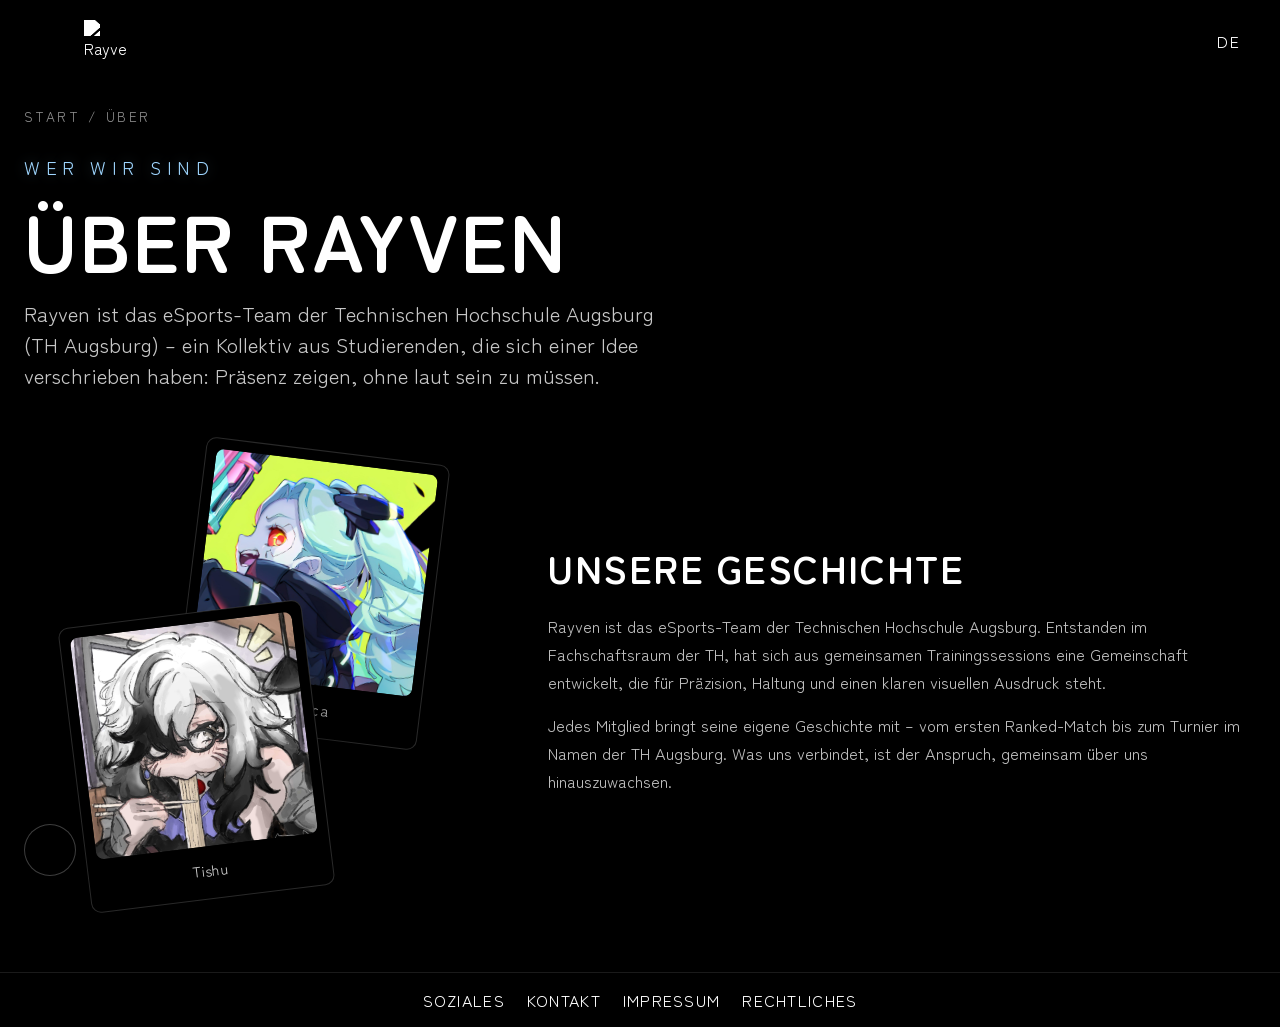
==== commit e78fcd22: "Update about page images and captions; enhance image credit display" ====
--- a/about.html
+++ b/about.html
@@ -92,11 +92,11 @@
 			<section class="about-story">
 				<div class="about-story-inner">
 					<div class="about-photo-grid">
-						<figure class="photo-frame" role="button" tabindex="0" data-image-trigger aria-label="Zero Two Bild vergrößern">
+						<figure class="photo-frame" role="button" tabindex="0" data-image-trigger data-image-credit="https://erisartzz.carrd.co/" aria-label="Tishu Bild vergrößern">
 							<div class="photo-frame-img">
 								<img src="assets/img/pic-1.jpg" alt="Rayven Momentaufnahme">
 							</div>
-							<figcaption data-i18n="about.photoCaption1">Zero Two</figcaption>
+							<figcaption data-i18n="about.photoCaption1">Tishu</figcaption>
 						</figure>
 						<figure class="photo-frame" role="button" tabindex="0" data-image-trigger aria-label="Rebecca Bild vergrößern">
 							<div class="photo-frame-img">
--- a/assets/css/styles.css
+++ b/assets/css/styles.css
@@ -957,6 +957,19 @@
 	letter-spacing: 0.08em;
 }
 
+.image-modal-caption a {
+	color: inherit;
+	text-decoration: underline;
+	text-underline-offset: 3px;
+	transition: color var(--transition), text-shadow var(--transition);
+}
+
+.image-modal-caption a:hover,
+.image-modal-caption a:focus-visible {
+	color: #9fd6ff;
+	text-shadow: 0 0 14px rgba(159, 214, 255, 0.72);
+}
+
 .image-modal-close {
 	position: absolute;
 	top: -18px;
@@ -1117,6 +1130,11 @@
 	width: 100%;
 }
 
+.game-card-link {
+	display: block;
+	width: 100%;
+}
+
 .game-card-tags {
 	display: flex;
 	flex-wrap: wrap;
@@ -1249,3 +1267,205 @@
 	}
 }
 
+/* Game detail pages (e.g. games/ggst.html) */
+
+body.page-game-detail {
+	background: #000000;
+	color: var(--text-inverse);
+	overflow-x: clip;
+}
+
+.page-game-detail .game-detail-main {
+	height: auto;
+	font-family: "Zen Maru Gothic", sans-serif;
+	background: #000000;
+}
+
+.game-availability {
+	display: inline-flex;
+	align-items: center;
+	gap: 8px;
+	width: fit-content;
+	padding: 7px 16px;
+	border: 1px solid rgba(255, 255, 255, 0.3);
+	border-radius: 999px;
+	font-size: 0.7rem;
+	font-weight: 600;
+	letter-spacing: 0.18em;
+	text-transform: uppercase;
+	color: var(--anime-accent);
+}
+
+.game-availability::before {
+	content: "";
+	width: 7px;
+	height: 7px;
+	border-radius: 50%;
+	background: var(--anime-accent);
+	box-shadow: 0 0 10px var(--anime-accent);
+}
+
+.game-subtitle {
+	margin: 0;
+	font-family: "Zen Maru Gothic", sans-serif;
+	font-size: clamp(1.1rem, 2vw, 1.4rem);
+	font-weight: 500;
+	letter-spacing: 0.04em;
+	color: rgba(255, 255, 255, 0.82);
+}
+
+.game-overview {
+	padding: 8px 24px 88px;
+	background: #000000;
+}
+
+.game-overview-inner {
+	width: var(--content-width);
+	margin: 0 auto;
+	display: grid;
+	grid-template-columns: 1.6fr 1fr;
+	gap: 56px;
+	align-items: start;
+}
+
+.game-overview-text h2 {
+	position: relative;
+	margin: 0 0 22px;
+	padding-left: 20px;
+	font-family: "Zen Maru Gothic", sans-serif;
+	font-size: clamp(1.6rem, 3vw, 2.2rem);
+	letter-spacing: 0.04em;
+}
+
+.game-overview-text h2::before {
+	content: "";
+	position: absolute;
+	left: 0;
+	top: 3px;
+	bottom: 3px;
+	width: 3px;
+	border-radius: 2px;
+	background: var(--anime-accent);
+}
+
+.game-overview-text p {
+	margin: 0 0 16px;
+	color: rgba(255, 255, 255, 0.74);
+	line-height: 1.7;
+	font-size: 1.02rem;
+}
+
+.game-info-box {
+	position: relative;
+	display: grid;
+	gap: 22px;
+	margin-top: clamp(2.6rem, 5vw, 3.4rem);
+	margin-right: clamp(0px, 3vw, 40px);
+	padding: 32px;
+	border: 1px solid rgba(255, 255, 255, 0.16);
+	border-radius: 18px;
+	background:
+		linear-gradient(160deg, rgba(255, 255, 255, 0.06), rgba(255, 255, 255, 0.02) 40%, rgba(0, 0, 0, 0.2)),
+		#0a0a0a;
+	box-shadow: 0 30px 60px rgba(0, 0, 0, 0.5), inset 0 1px 0 rgba(255, 255, 255, 0.05);
+	overflow: hidden;
+	align-self: start;
+}
+
+.game-info-box::before {
+	content: "";
+	position: absolute;
+	inset: 0 0 auto 0;
+	height: 3px;
+	background: linear-gradient(90deg, transparent, var(--anime-accent), transparent);
+}
+
+.game-info-block {
+	display: flex;
+	align-items: flex-start;
+	gap: 16px;
+}
+
+.game-info-icon {
+	flex: 0 0 44px;
+	width: 44px;
+	height: 44px;
+	display: grid;
+	place-items: center;
+	border-radius: 12px;
+	background: rgba(159, 214, 255, 0.1);
+	border: 1px solid rgba(159, 214, 255, 0.3);
+	color: var(--anime-accent);
+}
+
+.game-info-icon svg {
+	width: 20px;
+	height: 20px;
+}
+
+.game-info-divider {
+	height: 1px;
+	background: linear-gradient(90deg, transparent, rgba(255, 255, 255, 0.16), transparent);
+}
+
+.game-info-block h3 {
+	margin: 0 0 8px;
+	font-size: 0.7rem;
+	font-weight: 700;
+	letter-spacing: 0.2em;
+	text-transform: uppercase;
+	color: rgba(255, 255, 255, 0.5);
+}
+
+.game-info-block p {
+	margin: 0;
+	font-size: 1.15rem;
+	letter-spacing: 0.02em;
+	color: var(--text-inverse);
+}
+
+.game-tags-list {
+	display: flex;
+	flex-wrap: wrap;
+	gap: 8px;
+}
+
+.game-tags-list span {
+	padding: 6px 13px;
+	border: 1px solid rgba(255, 255, 255, 0.34);
+	border-radius: 999px;
+	background: rgba(255, 255, 255, 0.04);
+	font-size: 0.68rem;
+	font-weight: 600;
+	letter-spacing: 0.12em;
+	color: rgba(255, 255, 255, 0.9);
+	transition: background-color var(--transition), border-color var(--transition);
+}
+
+.game-tags-list span:hover {
+	background: rgba(255, 255, 255, 0.08);
+	border-color: rgba(255, 255, 255, 0.5);
+}
+
+@media (max-width: 860px) {
+	.game-overview-inner {
+		grid-template-columns: 1fr;
+		gap: 32px;
+	}
+
+	.game-info-box {
+		margin-top: 0;
+		margin-right: 0;
+	}
+}
+
+@media (max-width: 540px) {
+	.game-overview {
+		padding: 8px 20px 64px;
+	}
+
+	.game-info-box {
+		padding: 26px;
+	}
+}
+
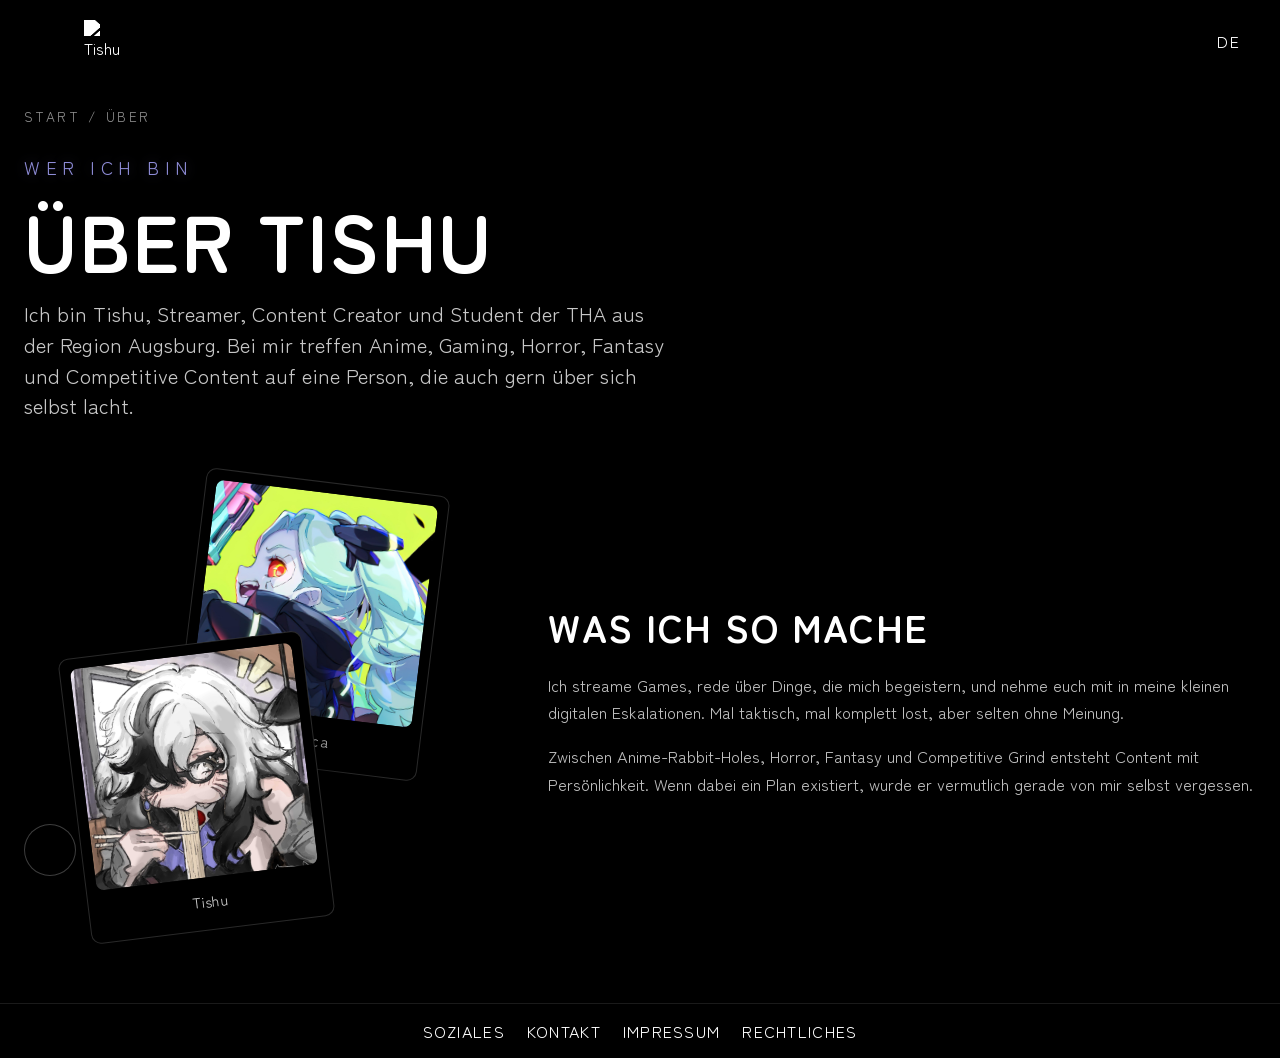
==== commit be9dfe1f: "Update branding and content to reflect Tishu as the main identity, replacing references to Rayven th" ====
--- a/about.html
+++ b/about.html
@@ -3,10 +3,10 @@
 <head>
 	<meta charset="UTF-8">
 	<meta name="viewport" content="width=device-width, initial-scale=1.0">
-	<title>Rayven — Über</title>
+	<title>Tishu — Über mich</title>
 	<meta
 		name="description"
-		content="Über Rayven eSports: unsere Geschichte, unsere Werte und die Menschen hinter dem Kollektiv."
+		content="Über Tishu: Streamer, Content Creator und Student der THA aus der Region Augsburg."
 	>
 	<link rel="preconnect" href="https://fonts.googleapis.com">
 	<link rel="preconnect" href="https://fonts.gstatic.com" crossorigin>
@@ -37,8 +37,8 @@
 						</span>
 					</button>
 
-					<a class="brand-mark" href="index.html" aria-label="Rayven Startseite">
-						<img src="assets/logo/logo.svg" alt="Rayven Logo">
+					<a class="brand-mark" href="index.html" aria-label="Tishu Startseite">
+						<img src="assets/logo/logo.svg" alt="Tishu Logo">
 					</a>
 				</div>
 
@@ -83,9 +83,9 @@
 						<span aria-hidden="true">/</span>
 						<span data-i18n="about.breadcrumbCurrent">ÜBER</span>
 					</nav>
-					<p class="eyebrow" data-i18n="about.eyebrow">WER WIR SIND</p>
-					<h1 data-i18n="about.title">ÜBER RAYVEN</h1>
-					<p class="about-lead" data-i18n="about.lead">Rayven ist das eSports-Team der Technischen Hochschule Augsburg (TH Augsburg) – ein Kollektiv aus Studierenden, die sich einer Idee verschrieben haben: Präsenz zeigen, ohne laut sein zu müssen.</p>
+					<p class="eyebrow" data-i18n="about.eyebrow">WER ICH BIN</p>
+					<h1 data-i18n="about.title">ÜBER TISHU</h1>
+					<p class="about-lead" data-i18n="about.lead">Ich bin Tishu, Streamer, Content Creator und Student der THA aus der Region Augsburg. Bei mir treffen Anime, Gaming, Horror, Fantasy und Competitive Content auf eine Person, die auch gern über sich selbst lacht.</p>
 				</div>
 			</section>
 
@@ -94,21 +94,21 @@
 					<div class="about-photo-grid">
 						<figure class="photo-frame" role="button" tabindex="0" data-image-trigger data-image-credit="https://erisartzz.carrd.co/" aria-label="Tishu Bild vergrößern">
 							<div class="photo-frame-img">
-								<img src="assets/img/pic-1.jpg" alt="Rayven Momentaufnahme">
+								<img src="assets/img/pic-1.jpg" alt="Tishu Momentaufnahme">
 							</div>
 							<figcaption data-i18n="about.photoCaption1">Tishu</figcaption>
 						</figure>
 						<figure class="photo-frame" role="button" tabindex="0" data-image-trigger aria-label="Rebecca Bild vergrößern">
 							<div class="photo-frame-img">
-								<img src="assets/img/pic-2.jpg" alt="Rayven Momentaufnahme">
+								<img src="assets/img/pic-2.jpg" alt="Tishu Momentaufnahme">
 							</div>
 							<figcaption data-i18n="about.photoCaption2">Rebecca</figcaption>
 						</figure>
 					</div>
 					<div class="about-story-text">
-						<h2 data-i18n="about.storyTitle">UNSERE GESCHICHTE</h2>
-						<p data-i18n="about.storyText">Rayven ist das eSports-Team der Technischen Hochschule Augsburg. Entstanden im Fachschaftsraum der TH, hat sich aus gemeinsamen Trainingssessions eine Gemeinschaft entwickelt, die für Präzision, Haltung und einen klaren visuellen Ausdruck steht.</p>
-						<p data-i18n="about.storyText2">Jedes Mitglied bringt seine eigene Geschichte mit – vom ersten Ranked-Match bis zum Turnier im Namen der TH Augsburg. Was uns verbindet, ist der Anspruch, gemeinsam über uns hinauszuwachsen.</p>
+						<h2 data-i18n="about.storyTitle">WAS ICH SO MACHE</h2>
+						<p data-i18n="about.storyText">Ich streame Games, rede über Dinge, die mich begeistern, und nehme euch mit in meine kleinen digitalen Eskalationen. Mal taktisch, mal komplett lost, aber selten ohne Meinung.</p>
+						<p data-i18n="about.storyText2">Zwischen Anime-Rabbit-Holes, Horror, Fantasy und Competitive Grind entsteht Content mit Persönlichkeit. Wenn dabei ein Plan existiert, wurde er vermutlich gerade von mir selbst vergessen.</p>
 					</div>
 				</div>
 			</section>
@@ -143,17 +143,17 @@
 			<div class="cookie-modal-rule"></div>
 			<div class="cookie-modal-notice">
 				<i data-lucide="info" aria-hidden="true"></i>
-				<p data-i18n="cookie.intro">Hier findest du Informationen dazu, wie Rayven Cookies und ähnliche Technologien verwendet.</p>
+				<p data-i18n="cookie.intro">Hier findest du Informationen dazu, wie Tishu Cookies und ähnliche Technologien verwendet.</p>
 			</div>
 
 			<section class="cookie-modal-section">
 				<h3 data-i18n="cookie.purposeTitle">WARUM WIR COOKIES VERWENDEN</h3>
-				<p data-i18n="cookie.purpose">Cookies und lokale Speicherungen helfen dabei, Spracheinstellungen zu speichern und die Website zuverlässig bereitzustellen. Sie ermöglichen keine personalisierte Werbung durch Rayven.</p>
+				<p data-i18n="cookie.purpose">Cookies und lokale Speicherungen helfen dabei, Spracheinstellungen zu speichern und die Website zuverlässig bereitzustellen. Sie ermöglichen keine personalisierte Werbung durch Tishu.</p>
 			</section>
 
 			<section class="cookie-modal-section">
 				<h3 data-i18n="cookie.dataTitle">WELCHE DATEN GESPEICHERT WERDEN</h3>
-				<p data-i18n="cookie.data">Deine zuletzt ausgewählte Sprache wird lokal in deinem Browser gespeichert. Dadurch bleibt sie beim Aktualisieren und beim späteren Öffnen der Seite erhalten. Diese Einstellung wird nicht an Rayven übertragen.</p>
+				<p data-i18n="cookie.data">Deine zuletzt ausgewählte Sprache wird lokal in deinem Browser gespeichert. Dadurch bleibt sie beim Aktualisieren und beim späteren Öffnen der Seite erhalten. Diese Einstellung wird nicht an Tishu übertragen.</p>
 			</section>
 
 			<section class="cookie-modal-section">
@@ -179,7 +179,7 @@
 
 			<section class="cookie-modal-section">
 				<h3 data-i18n="imprint.provider">ANGABEN GEMÄSS § 5 TMG</h3>
-				<p><span>Rayven</span><br><span data-i18n="imprint.city">86316 FRIEDBERG</span></p>
+				<p><span>Tishu</span><br><span data-i18n="imprint.city">ANSCHRIFT ERGÄNZEN</span></p>
 			</section>
 
 			<section class="cookie-modal-section">
--- a/assets/css/styles.css
+++ b/assets/css/styles.css
@@ -10,7 +10,7 @@
 	--line-dark: rgba(20, 20, 20, 0.12);
 	--accent: #b89a62;
 	--accent-deep: #6d1f2a;
-	--anime-accent: #9fd6ff;
+	--anime-accent: #8e8cd7;
 	--header-height: 82px;
 	--content-width: min(1280px, calc(100vw - 48px));
 	--transition: 220ms cubic-bezier(0.22, 1, 0.36, 1);
@@ -792,6 +792,7 @@
 .breadcrumb {
 	display: flex;
 	align-items: center;
+	flex-wrap: wrap;
 	gap: 8px;
 	margin: 0 0 12px;
 	font-size: 0.85rem;
@@ -799,6 +800,23 @@
 	color: rgba(255, 255, 255, 0.56);
 }
 
+.breadcrumb-prefix {
+	display: inline-flex;
+	align-items: center;
+	gap: 8px;
+	white-space: nowrap;
+}
+
+.breadcrumb-current {
+	min-width: 0;
+}
+
+@media (max-width: 540px) {
+	.page-game-detail .breadcrumb-current {
+		flex-basis: 100%;
+	}
+}
+
 .breadcrumb a {
 	color: rgba(255, 255, 255, 0.56);
 	transition: color var(--transition);
@@ -814,7 +832,7 @@
 	font-size: clamp(0.95rem, 2vw, 1.15rem);
 	color: var(--anime-accent);
 	letter-spacing: 0.3em;
-	text-shadow: 0 0 14px rgba(159, 214, 255, 0.28);
+	text-shadow: 0 0 14px rgba(142, 140, 215, 0.28);
 }
 
 .about-hero h1 {
@@ -966,8 +984,8 @@
 
 .image-modal-caption a:hover,
 .image-modal-caption a:focus-visible {
-	color: #9fd6ff;
-	text-shadow: 0 0 14px rgba(159, 214, 255, 0.72);
+	color: #8e8cd7;
+	text-shadow: 0 0 14px rgba(142, 140, 215, 0.72);
 }
 
 .image-modal-close {
@@ -1074,7 +1092,7 @@
 	font-size: clamp(0.95rem, 2vw, 1.15rem);
 	color: var(--anime-accent);
 	letter-spacing: 0.3em;
-	text-shadow: 0 0 14px rgba(159, 214, 255, 0.28);
+	text-shadow: 0 0 14px rgba(142, 140, 215, 0.28);
 }
 
 .games-hero h1 {
@@ -1393,8 +1411,8 @@
 	display: grid;
 	place-items: center;
 	border-radius: 12px;
-	background: rgba(159, 214, 255, 0.1);
-	border: 1px solid rgba(159, 214, 255, 0.3);
+	background: rgba(142, 140, 215, 0.1);
+	border: 1px solid rgba(142, 140, 215, 0.3);
 	color: var(--anime-accent);
 }
 
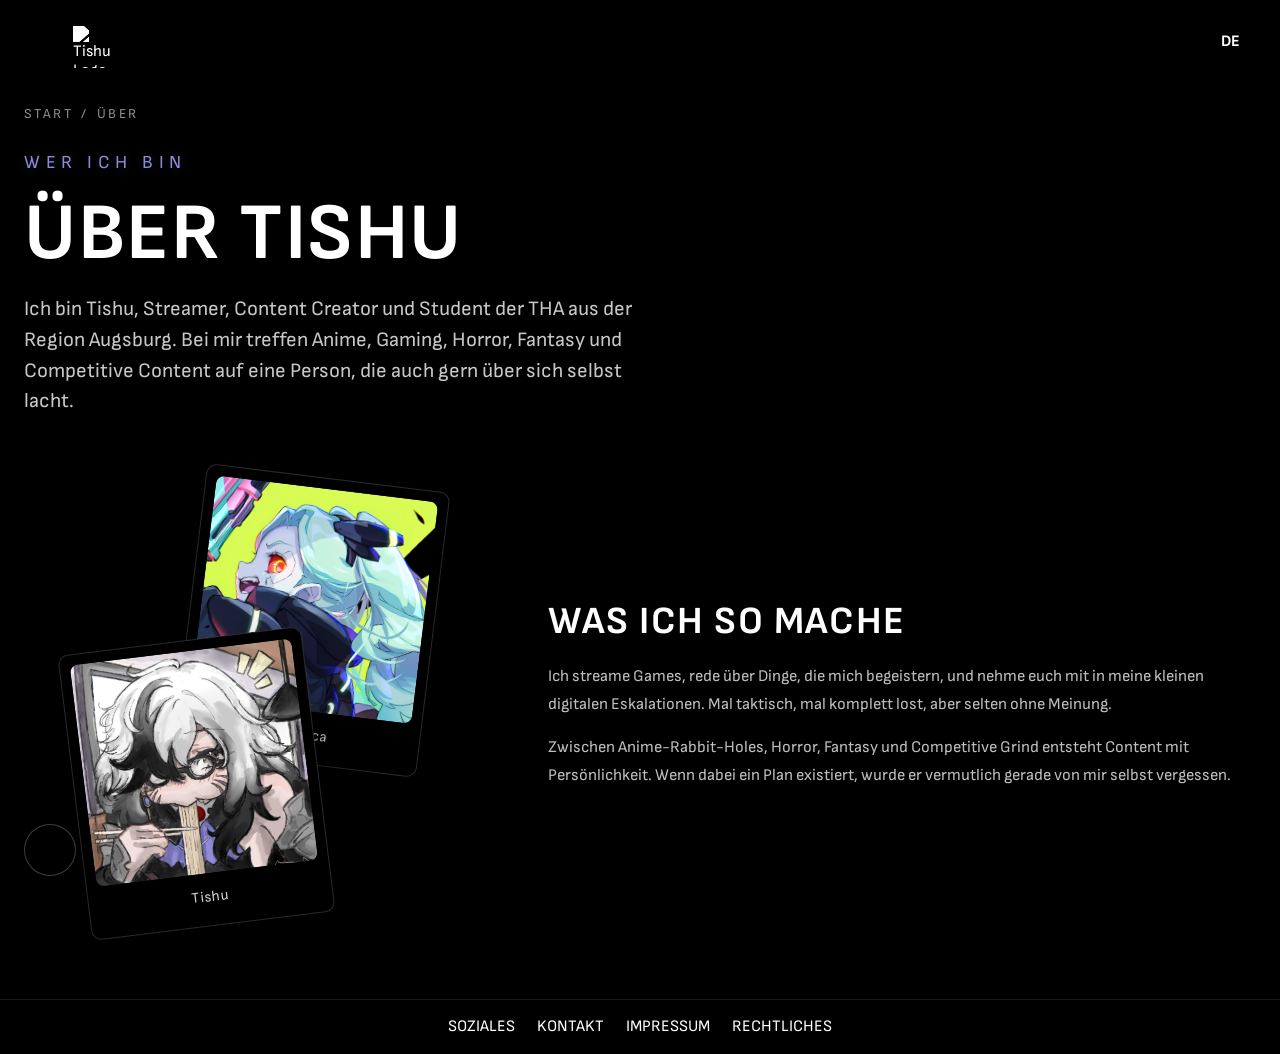
==== commit 0bb91289: "Update font styles and language options across the site; add Polish translations for various section" ====
--- a/about.html
+++ b/about.html
@@ -11,7 +11,7 @@
 	<link rel="preconnect" href="https://fonts.googleapis.com">
 	<link rel="preconnect" href="https://fonts.gstatic.com" crossorigin>
 	<link
-		href="https://fonts.googleapis.com/css2?family=Hachi+Maru+Pop&family=Zen+Maru+Gothic:wght@400;500;700&display=swap"
+		href="https://fonts.googleapis.com/css2?family=Podkova:wght@400;500;600;700&family=Sofia+Sans:wght@400;500;600;700&display=swap"
 		rel="stylesheet"
 	>
 	<link rel="stylesheet" href="assets/css/styles.css">
@@ -58,7 +58,7 @@
 						<div class="language-menu" role="menu" aria-label="Sprachauswahl">
 							<button type="button" class="is-active" data-language="de">DE</button>
 							<button type="button" data-language="en">EN</button>
-							<button type="button" data-language="ja">JP</button>
+							<button type="button" data-language="pl">PL</button>
 						</div>
 					</div>
 				</div>
--- a/assets/css/styles.css
+++ b/assets/css/styles.css
@@ -29,7 +29,7 @@
 body {
 	min-height: 100%;
 	margin: 0;
-	font-family: "Zen Maru Gothic", sans-serif;
+	font-family: "Sofia Sans", sans-serif;
 	background: var(--bg);
 	color: var(--text);
 }
@@ -97,6 +97,7 @@
 	width: 42px;
 	height: 42px;
 	align-items: center;
+	font-weight: 700; /* Set font weight to bold for language buttons */
 	justify-content: center;
 	color: currentColor;
 		position: relative;
@@ -107,7 +108,7 @@
 	align-items: center;
 }
 
-.header-branding {
+	font-weight: 700; /* Set font weight to bold for language trigger */
 	display: flex;
 	align-items: center;
 	gap: 14px;
@@ -116,11 +117,11 @@
 .footer-nav a,
 .mobile-nav a,
 .hero-cta,
-.language-trigger,
+	stroke-width: 2; /* Adjusted stroke width */
 .language-menu button,
 	.mobile-language-actions button,
 	.menu-toggle {
-	font-family: "Zen Maru Gothic", sans-serif;
+	font-family: "Sofia Sans", sans-serif;
 	letter-spacing: 0.08em;
 }
 
@@ -191,14 +192,16 @@
 	min-height: 42px;
 	padding: 0 4px 0 12px;
 	border-radius: 8px;
+	font-weight: 700;
 	color: inherit;
 	background: transparent;
 	transition: color var(--transition);
 }
 
 .language-trigger svg {
-	width: 18px;
-	height: 18px;
+	width: 20px;
+	height: 20px;
+	stroke-width: 2;
 	transition: transform var(--transition);
 }
 
@@ -235,6 +238,7 @@
 	min-height: 42px;
 	padding: 0 14px;
 	border-radius: 8px;
+	font-weight: 700;
 	color: var(--text);
 	text-align: center;
 	transition: background-color var(--transition), color var(--transition);
@@ -291,7 +295,7 @@
 
 .eyebrow {
 	margin: 0;
-	font-family: "Zen Maru Gothic", sans-serif;
+	font-family: "Sofia Sans", sans-serif;
 	font-size: clamp(2.4rem, 7vw, 6rem);
 	font-weight: 400;
 	line-height: 1.2;
@@ -299,13 +303,13 @@
 }
 
 .hero-motto {
-	font-family: "Hachi Maru Pop", cursive;
+	font-family: "Podkova", serif;
 	transform-origin: center;
 }
 
 .mobile-language-block p {
 	margin: 0;
-	font-family: "Zen Maru Gothic", sans-serif;
+	font-family: "Sofia Sans", sans-serif;
 	font-size: 0.9rem;
 	letter-spacing: 0.24em;
 }
@@ -313,7 +317,7 @@
 .hero h1 {
 	margin: 0;
 	max-width: 10ch;
-	font-family: "Zen Maru Gothic", sans-serif;
+	font-family: "Sofia Sans", sans-serif;
 	font-size: clamp(4rem, 12vw, 8.5rem);
 	line-height: 0.88;
 	letter-spacing: 0.02em;
@@ -429,7 +433,7 @@
 	border-radius: 8px;
 	background: #000000;
 	color: var(--text-inverse);
-	font-family: "Zen Maru Gothic", sans-serif;
+	font-family: "Sofia Sans", sans-serif;
 	box-shadow: inset 0 4px 0 0 #FFFFFF, 0 24px 70px rgba(0, 0, 0, 0.28);
 	transform: translateY(18px);
 	transition: transform var(--transition);
@@ -769,7 +773,7 @@
 .page-about .about-story,
 .page-about .about-cta,
 .page-about .about-main {
-	font-family: "Zen Maru Gothic", sans-serif;
+	font-family: "Sofia Sans", sans-serif;
 }
 
 .about-main {
@@ -828,7 +832,7 @@
 }
 
 .about-hero .eyebrow {
-	font-family: "Zen Maru Gothic", sans-serif;
+	font-family: "Sofia Sans", sans-serif;
 	font-size: clamp(0.95rem, 2vw, 1.15rem);
 	color: var(--anime-accent);
 	letter-spacing: 0.3em;
@@ -837,7 +841,7 @@
 
 .about-hero h1 {
 	margin: 0;
-	font-family: "Zen Maru Gothic", sans-serif;
+	font-family: "Sofia Sans", sans-serif;
 	font-size: clamp(2.6rem, 7vw, 5rem);
 	line-height: 1.05;
 	letter-spacing: 0.02em;
@@ -914,7 +918,7 @@
 
 .photo-frame figcaption {
 	margin-top: 14px;
-	font-family: "Zen Maru Gothic", sans-serif;
+	font-family: "Sofia Sans", sans-serif;
 	font-size: 0.92rem;
 	letter-spacing: 0.04em;
 	line-height: 1.4;
@@ -1018,7 +1022,7 @@
 
 .about-story-text h2 {
 	margin: 0 0 18px;
-	font-family: "Zen Maru Gothic", sans-serif;
+	font-family: "Sofia Sans", sans-serif;
 	font-size: clamp(1.8rem, 3vw, 2.4rem);
 	letter-spacing: 0.04em;
 }
@@ -1046,7 +1050,7 @@
 
 .about-cta h2 {
 	margin: 0;
-	font-family: "Zen Maru Gothic", sans-serif;
+	font-family: "Sofia Sans", sans-serif;
 	font-size: clamp(1.8rem, 4vw, 2.6rem);
 }
 
@@ -1063,7 +1067,7 @@
 }
 
 .page-games .games-main {
-	font-family: "Zen Maru Gothic", sans-serif;
+	font-family: "Sofia Sans", sans-serif;
 }
 
 .games-main {
@@ -1088,7 +1092,7 @@
 }
 
 .games-hero .eyebrow {
-	font-family: "Zen Maru Gothic", sans-serif;
+	font-family: "Sofia Sans", sans-serif;
 	font-size: clamp(0.95rem, 2vw, 1.15rem);
 	color: var(--anime-accent);
 	letter-spacing: 0.3em;
@@ -1097,7 +1101,7 @@
 
 .games-hero h1 {
 	margin: 0;
-	font-family: "Zen Maru Gothic", sans-serif;
+	font-family: "Sofia Sans", sans-serif;
 	font-size: clamp(2.6rem, 7vw, 5rem);
 	line-height: 1.05;
 	letter-spacing: 0.02em;
@@ -1187,7 +1191,7 @@
 	overflow: hidden;
 	border: 0;
 	background: transparent;
-	font-family: "Zen Maru Gothic", sans-serif;
+	font-family: "Sofia Sans", sans-serif;
 	font-size: 0.76rem;
 	font-weight: 700;
 	line-height: 1;
@@ -1206,7 +1210,7 @@
 
 .game-card h2 {
 	margin: 0;
-	font-family: "Zen Maru Gothic", sans-serif;
+	font-family: "Sofia Sans", sans-serif;
 	font-size: clamp(1.2rem, 2.5vw, 2rem);
 	font-weight: 600;
 	line-height: 1.08;
@@ -1295,7 +1299,7 @@
 
 .page-game-detail .game-detail-main {
 	height: auto;
-	font-family: "Zen Maru Gothic", sans-serif;
+	font-family: "Sofia Sans", sans-serif;
 	background: #000000;
 }
 
@@ -1325,7 +1329,7 @@
 
 .game-subtitle {
 	margin: 0;
-	font-family: "Zen Maru Gothic", sans-serif;
+	font-family: "Sofia Sans", sans-serif;
 	font-size: clamp(1.1rem, 2vw, 1.4rem);
 	font-weight: 500;
 	letter-spacing: 0.04em;
@@ -1350,7 +1354,7 @@
 	position: relative;
 	margin: 0 0 22px;
 	padding-left: 20px;
-	font-family: "Zen Maru Gothic", sans-serif;
+	font-family: "Sofia Sans", sans-serif;
 	font-size: clamp(1.6rem, 3vw, 2.2rem);
 	letter-spacing: 0.04em;
 }
